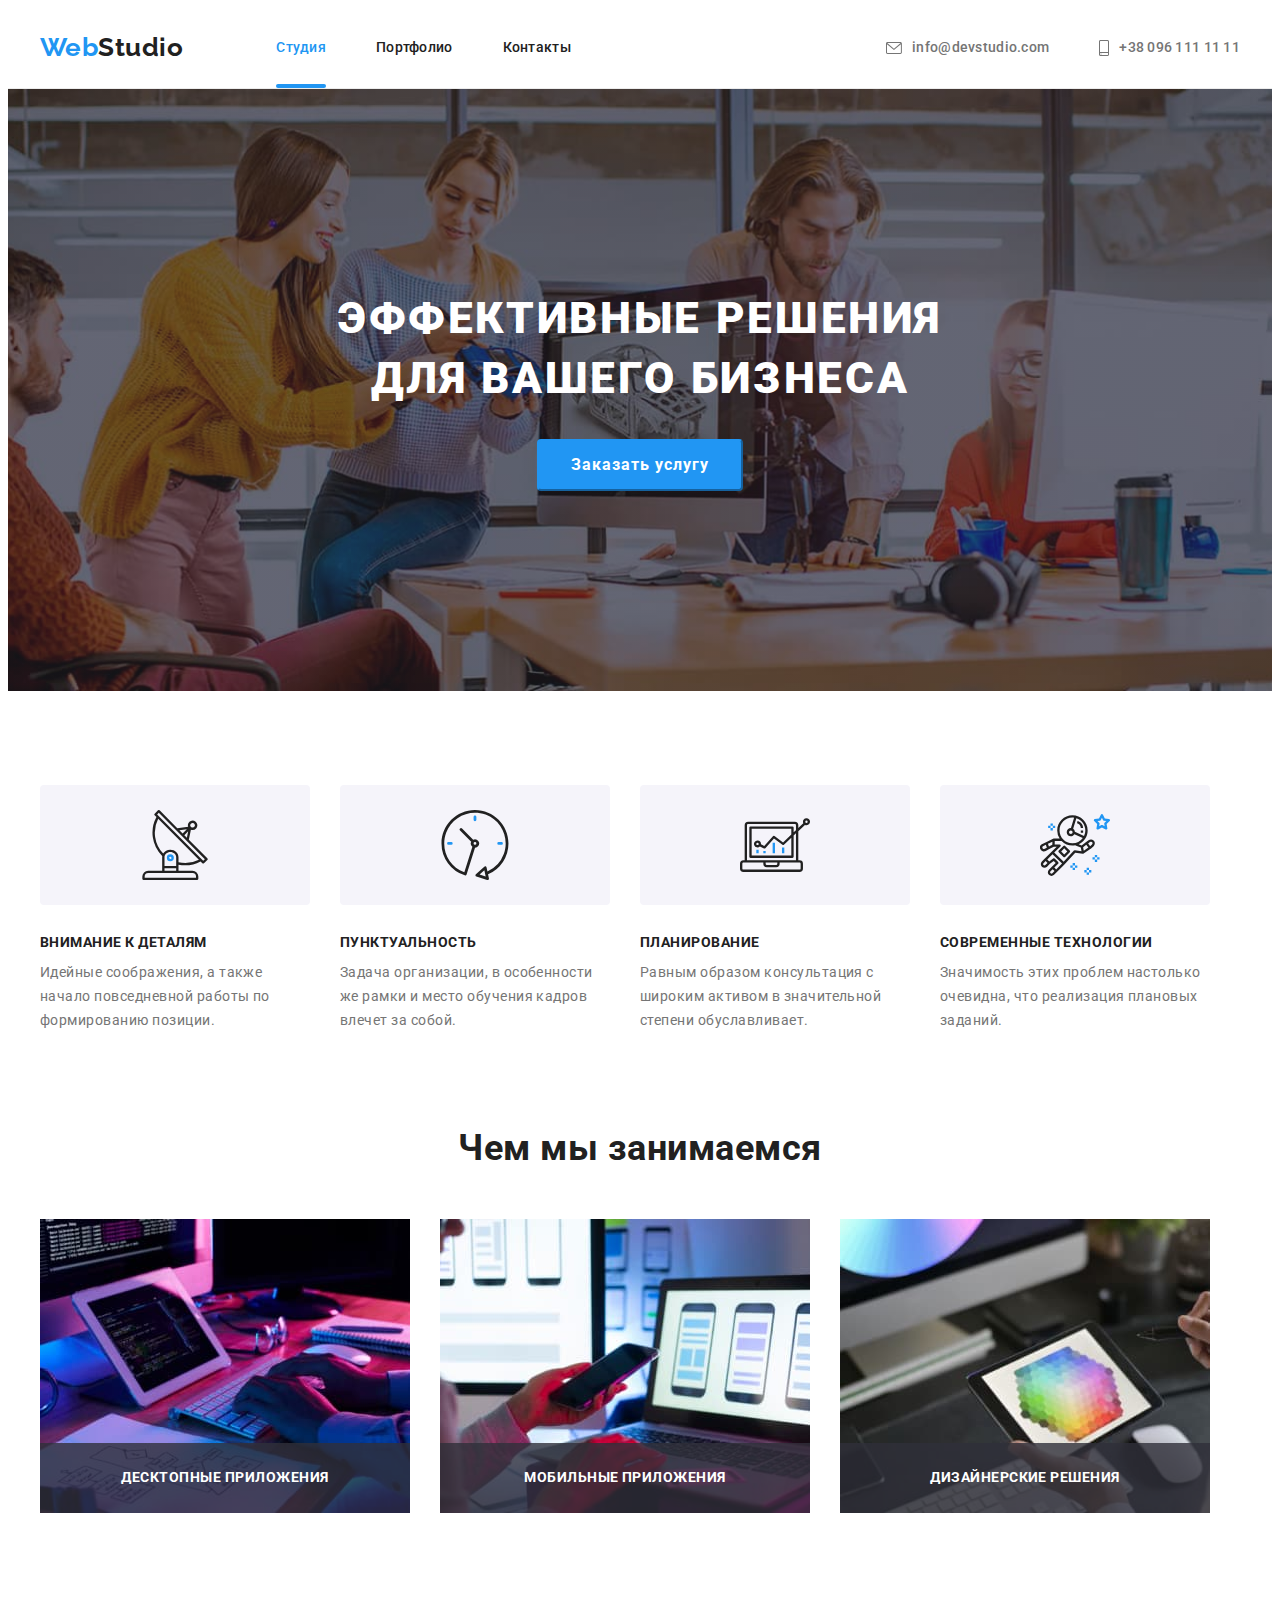
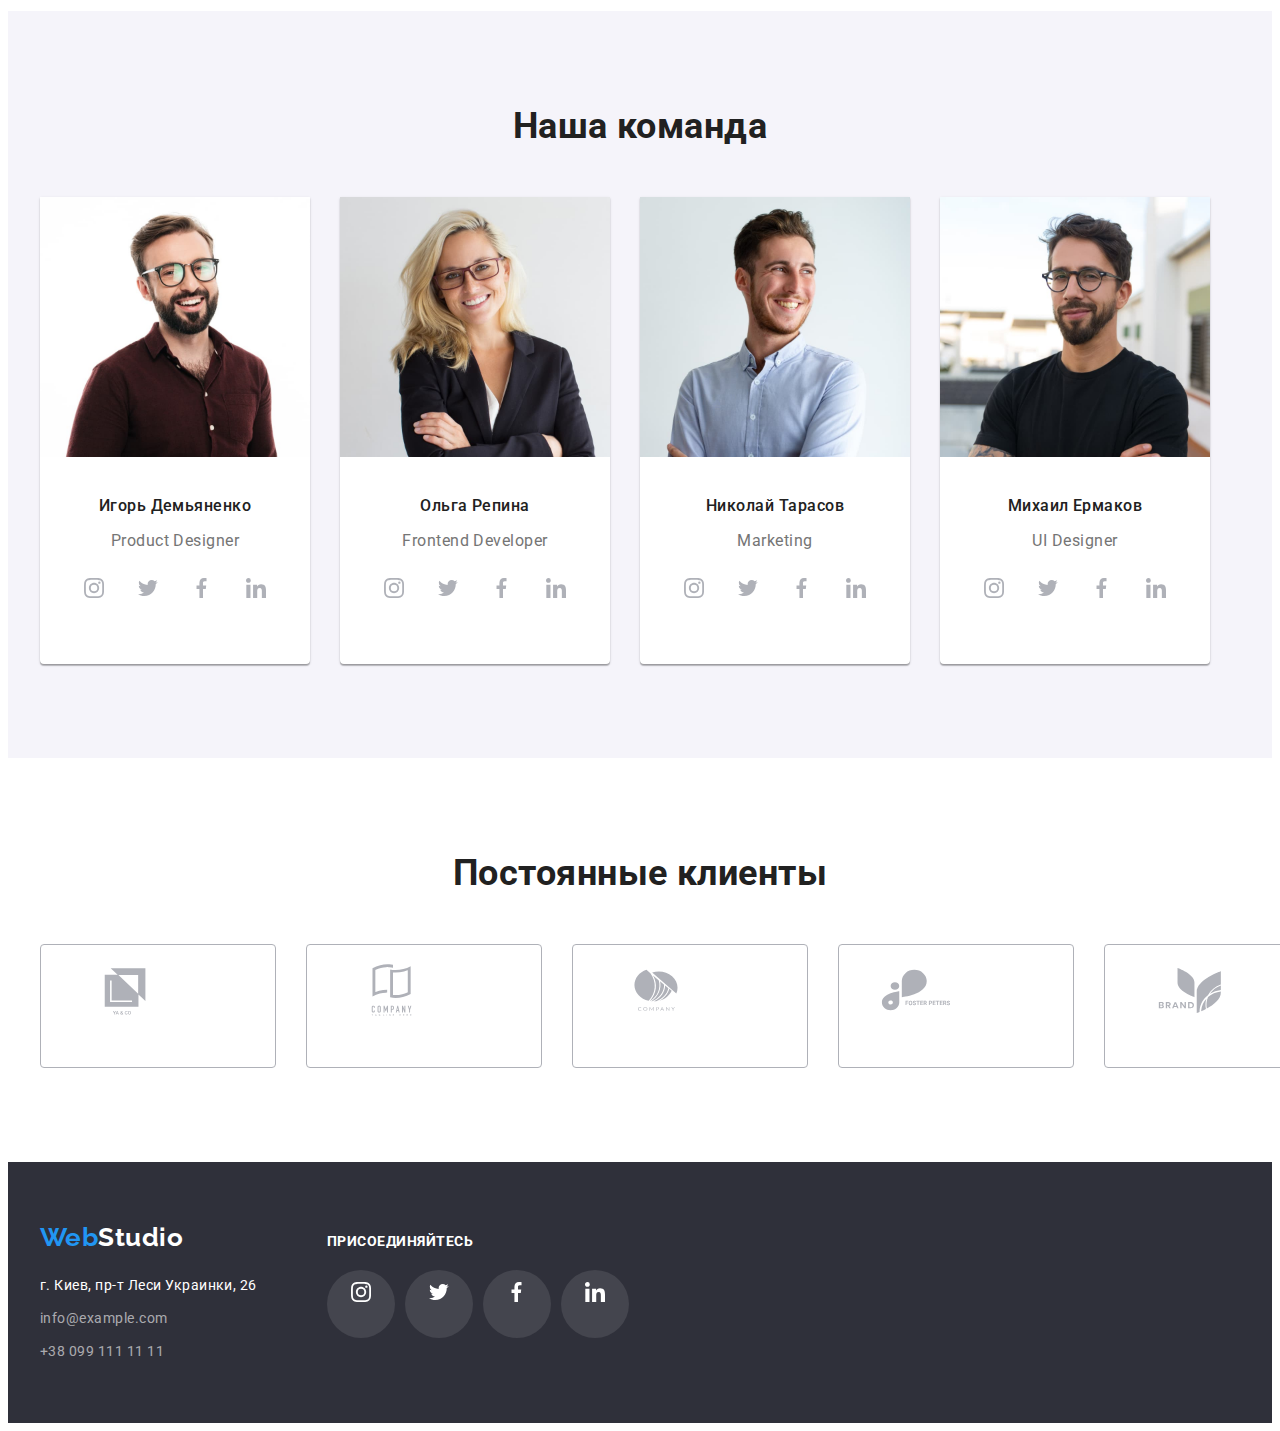
==== index.html @ dc1601e8 "Клонирует файлы дз5" ====
<!DOCTYPE html>
<html lang="ru">

<head>
    <meta charset="UTF-8">
    <meta http-equiv="X-UA-Compatible" content="IE=edge">
    <meta name="viewport" content="width=device-width, initial-scale=1.0">
    <title>Document</title>
    <link rel="preconnect" href="https://fonts.googleapis.com">
    <link rel="preconnect" href="https://fonts.gstatic.com" crossorigin>
    <link
        href="https://fonts.googleapis.com/css2?family=Raleway:wght@700&family=Roboto:wght@400;500;700;900&display=swap"
        rel="stylesheet">
    <link rel="stylesheet" href="https://cdnjs.cloudflare.com/ajax/libs/modern-normalize/1.1.0/modern-normalize.min.css"
        integrity="sha512-wpPYUAdjBVSE4KJnH1VR1HeZfpl1ub8YT/NKx4PuQ5NmX2tKuGu6U/JRp5y+Y8XG2tV+wKQpNHVUX03MfMFn9Q=="
        crossorigin="anonymous" referrerpolicy="no-referrer" />
    <link rel="stylesheet" href="./css/styles.css">
</head>

<body>
    <!-- Шапка -->
    <header class="header-border">
        <div class="container">
            <!-- Навигация -->
            <div class="nav-display">
                <nav class="nav-container">
                    <a href="./index.html" class="logo link"><span class="logo-accent">Web</span>Studio</a>
                    <ul class="nav-list marker">
                        <li class="item"><a href="./index.html" class="nav link active-page">Студия</a></li>
                        <li class="item"><a href="./portfolio.html" class="nav link">Портфолио</a></li>
                        <li class="item"><a href="" class="nav link">Контакты</a></li>
                    </ul>
                </nav>
                <!-- Контакты -->
                <ul class="contact-list marker">
                    <li class="item"><a href="mailto:info@devstudio.com" class="header-link"><svg class="mail-icon">
                                <use href="./images/icons.svg#mail"></use>
                            </svg>info@devstudio.com</a>
                    </li>
                    <li class="item"><a href="tel:+380961111111" class="header-link"><svg class="tel-icon">
                                <use href="./images/icons.svg#tel"></use>
                            </svg>+38 096 111 11 11</a></li>
                </ul>
            </div>
        </div>
    </header>
    <main>
        <!-- Герой -->
        <section class="hero">
            <div class="container">
                <h1 class="hero-title">Эффективные решения</br>для вашего бизнеса</h1>
                <button type="button" class="hero-button" data-modal-open>Заказать услугу</button>
            </div>
        </section>
        <!-- Преимущества -->
        <section class="benefits section">
            <div class="container">
                <h2 class="invisible">Наши преимущества</h2>
                <ul class="benefits-list marker">
                    <li class="item">
                        <div class="icon-bg">
                            <svg class="benefits-icon">
                                <use href="./images/icons.svg#antena"></use>
                            </svg>
                        </div>
                        <h3 class="benefits-title">Внимание к деталям</h3>
                        <p class="benefits-text">Идейные соображения, а также начало повседневной работы по формированию
                            позиции.
                        </p>
                    </li>
                    <li class="item">
                        <div class="icon-bg">
                            <svg class="benefits-icon">
                                <use href="./images/icons.svg#clock"></use>
                            </svg>
                        </div>
                        <h3 class="benefits-title">Пунктуальность</h3>
                        <p class="benefits-text">Задача организации, в особенности же рамки и место обучения кадров
                            влечет за
                            собой.
                        </p>
                    </li>
                    <li class="item">
                        <div class="icon-bg">
                            <svg class="benefits-icon">
                                <use href="./images/icons.svg#case"></use>
                            </svg>
                        </div>
                        <h3 class="benefits-title">Планирование</h3>
                        <p class="benefits-text">Равным образом консультация с широким активом в значительной степени
                            обуславливает.
                        </p>
                    </li>
                    <li class="item">
                        <div class="icon-bg">
                            <svg class="benefits-icon">
                                <use href="./images/icons.svg#austronaut"></use>
                            </svg>
                        </div>
                        <h3 class="benefits-title">Современные технологии</h3>
                        <p class="benefits-text">Значимость этих проблем настолько очевидна, что реализация плановых
                            заданий.</p>
                    </li>
                </ul>
            </div>
        </section>
        <!-- Примеры -->
        <section class="section examples-section">
            <div class="container">
                <h2 class="section-title">Чем мы занимаемся</h2>
                <ul class="examples-list marker">
                    <li class="item"><a href=""><img src="./images/example1.jpg" alt="планшет и клавиатура"
                                width="370"></a>
                        <div class="text-image">
                            <p>Десктопные приложения</p>
                        </div>
                    </li>
                    <li class="item"><a href=""><img src="./images/example2.jpg" alt="ноутбук с телефоном"
                                width="370"></a>
                        <div class="text-image">
                            <p>Мобильные приложения</p>
                        </div>
                    </li>
                    <li class="item"><a href=""><img src="./images/example3.jpg" alt="градиент цветов на планшете"
                                width="370"></a>
                        <div class="text-image">
                            <p>Дизайнерские решения</p>
                        </div>
                    </li>
                </ul>
            </div>
        </section>
        <!-- Команда -->
        <section class="section team-bg">
            <div class="container">
                <h2 class="section-title">Наша команда</h2>
                <ul class="team-list marker">
                    <li class="team">
                        <img src="./images/team1.jpg" alt="Игорь Демьяненко" width="270">
                        <div class="team-container">
                            <h3 class="team-name">Игорь Демьяненко</h3>
                            <p class="team-text">Product Designer</p>
                            <ul class="network-link">
                                <li>
                                    <a href="https://www.instagram.com/" class="network">
                                        <svg class="icon">
                                            <use href="./images/icons.svg#instagram"></use>
                                        </svg>
                                    </a>
                                </li>
                                <li>
                                    <a href="https://twitter.com/" class="network">
                                        <svg class="icon">
                                            <use href="./images/icons.svg#twitter"></use>
                                        </svg>
                                    </a>
                                </li>
                                <li>
                                    <a href="https://www.facebook.com/" class="network">
                                        <svg class="icon">
                                            <use href="./images/icons.svg#facebook"></use>
                                        </svg>
                                    </a>
                                </li>
                                <li>
                                    <a href="https://www.linkedin.com/" class="network">
                                        <svg class="icon">
                                            <use href="./images/icons.svg#linkedin"></use>
                                        </svg>
                                    </a>
                                </li>
                            </ul>
                        </div>
                    </li>
                    <li class="team">
                        <img src="./images/team2.jpg" alt="Ольга Репина" width="270">
                        <div class="team-container">
                            <h3 class="team-name">Ольга Репина</h3>
                            <p>Frontend Developer</p>
                            <ul class="network-link">
                                <li>
                                    <a href="https://www.instagram.com/" class="network">
                                        <svg class="icon">
                                            <use href="./images/icons.svg#instagram"></use>
                                        </svg>
                                    </a>
                                </li>
                                <li>
                                    <a href="https://twitter.com/" class="network">
                                        <svg class="icon">
                                            <use href="./images/icons.svg#twitter"></use>
                                        </svg>
                                    </a>
                                </li>
                                <li>
                                    <a href="https://www.facebook.com/" class="network">
                                        <svg class="icon">
                                            <use href="./images/icons.svg#facebook"></use>
                                        </svg>
                                    </a>
                                </li>
                                <li>
                                    <a href="https://www.linkedin.com/" class="network">
                                        <svg class="icon">
                                            <use href="./images/icons.svg#linkedin"></use>
                                        </svg>
                                    </a>
                                </li>
                            </ul>
                        </div>
                    </li>
                    <li class="team">
                        <img src="./images/team3.jpg" alt="Николай Тарасов" width="270">
                        <div class="team-container">
                            <h3 class="team-name">Николай Тарасов</h3>
                            <p>Marketing</p>
                            <ul class="network-link">
                                <li>
                                    <a href="https://www.instagram.com/" class="network">
                                        <svg class="icon">
                                            <use href="./images/icons.svg#instagram"></use>
                                        </svg>
                                    </a>
                                </li>
                                <li>
                                    <a href="https://twitter.com/" class="network">
                                        <svg class="icon">
                                            <use href="./images/icons.svg#twitter"></use>
                                        </svg>
                                    </a>
                                </li>
                                <li>
                                    <a href="https://www.facebook.com/" class="network">
                                        <svg class="icon">
                                            <use href="./images/icons.svg#facebook"></use>
                                        </svg>
                                    </a>
                                </li>
                                <li>
                                    <a href="https://www.linkedin.com/" class="network">
                                        <svg class="icon">
                                            <use href="./images/icons.svg#linkedin"></use>
                                        </svg>
                                    </a>
                                </li>
                            </ul>
                        </div>
                    </li>
                    <li class="team">
                        <img src="./images/team4.jpg" alt="Михаил Ермаков" width="270">
                        <div class="team-container">
                            <h3 class="team-name">Михаил Ермаков</h3>
                            <p>UI Designer</p>
                            <ul class="network-link">
                                <li>
                                    <a href="https://www.instagram.com/" class="network">
                                        <svg class="icon">
                                            <use href="./images/icons.svg#instagram"></use>
                                        </svg>
                                    </a>
                                </li>
                                <li>
                                    <a href="https://twitter.com/" class="network">
                                        <svg class="icon">
                                            <use href="./images/icons.svg#twitter"></use>
                                        </svg>
                                    </a>
                                </li>
                                <li>
                                    <a href="https://www.facebook.com/" class="network">
                                        <svg class="icon">
                                            <use href="./images/icons.svg#facebook"></use>
                                        </svg>
                                    </a>
                                </li>
                                <li>
                                    <a href="https://www.linkedin.com/" class="network">
                                        <svg class="icon">
                                            <use href="./images/icons.svg#linkedin"></use>
                                        </svg>
                                    </a>
                                </li>
                            </ul>
                        </div>
                    </li>
                </ul>
            </div>
        </section>
        <!-- Клиенты -->
        <section class="section">
            <div class="container">
                <h2 class="section-title">Постоянные клиенты</h2>
                <ul class="clients-link marker">
                    <li class="item">
                        <a href="" class="clients">
                            <svg class="icon">
                                <use href="./images/icons.svg#client_1"></use>
                            </svg>
                        </a>
                    </li>
                    <li class="item">
                        <a href="" class="clients">
                            <svg class="icon">
                                <use href="./images/icons.svg#client_2"></use>
                            </svg>
                        </a>
                    </li>
                    <li class="item">
                        <a href="" class="clients">
                            <svg class="icon">
                                <use href="./images/icons.svg#client_3"></use>
                            </svg>
                        </a>
                    </li>
                    <li class="item">
                        <a href="" class="clients">
                            <svg class="icon">
                                <use href="./images/icons.svg#client_4"></use>
                            </svg>
                        </a>
                    </li>
                    <li class="item">
                        <a href="" class="clients">
                            <svg class="icon">
                                <use href="./images/icons.svg#client_5"></use>
                            </svg>
                        </a>
                    </li>
                    <li class="item">
                        <a href="" class="clients">
                            <svg class="icon">
                                <use href="./images/icons.svg#client_6"></use>
                            </svg>
                        </a>
                    </li>
                </ul>
            </div>

        </section>
    </main>
    <!-- Футер -->
    <footer class="footer-container">
        <div class="container block">
            <div>
                <a href="/" class="footer-logo link"><span class="logo-accent">Web</span>Studio</a>
                <address>
                    <ul class="footer-list marker">
                        <li class="item"><a href="https://goo.gl/maps/ykcdLuCbSQXsH4zj8" class="contact address link">г.
                                Киев, пр-т Леси
                                Украинки, 26</a></li>
                        <li class="item"><a href="mailto:info@example.com" class="contact link">info@example.com</a>
                        </li>
                        <li class="item"><a href="tel:+380991111111" class="contact link">+38 099 111 11 11</a></li>
                    </ul>
                </address>
            </div>
            <div class="connect-container">
                <h3 class="connect-title">Присоединяйтесь</h3>
                <ul class="connect-list marker">
                    <li class="item"><a href="" class="connect">
                            <svg class="icon">
                                <use href="./images/icons.svg#instagram"></use>
                            </svg>
                        </a>
                    </li>
                    <li class="item"><a href="" class="connect">
                            <svg class="icon">
                                <use href="./images/icons.svg#twitter"></use>
                            </svg>
                        </a>
                    </li>
                    <li class="item"><a href="" class="connect">
                            <svg class="icon">
                                <use href="./images/icons.svg#facebook"></use>
                            </svg>
                        </a>
                    </li>
                    <li class="item"><a href="" class="connect">
                            <svg class="icon">
                                <use href="./images/icons.svg#linkedin"></use>
                            </svg>
                        </a>
                    </li>
                </ul>
            </div>
        </div>
    </footer>

    <div class="backdrop is-hidden" data-modal>
        <div class="modal">
            <button class="modal-close" type="button" data-modal-close>
                <svg class="close-icon">
                    <use href="./images/icons.svg#close"></use>
                </svg>
            </button>
        </div>
    </div>
    <script src="./js/modal.js"></script>
</body>

</html>
---- css/styles.css ----
/* белый #ffffff */
/* Акцент #2196f3 */
/* Основной цвет текста #757575 */
/* Цвет заголовков */

:root {
    --accent-color: #2196f3;
    --main-text-color: #757575;
    --title-text-color: #212121;
}

body{
    background-color: #ffffff;
    color: var(--main-text-color);
    font-family: "Roboto", sans-serif;
    letter-spacing: 0.03em

}

h1, h2, h3, h4, h5, h6, p, ul {
    margin: 0;
    padding: 0;
    border: 0;
}
.container{
    width: 1200px;
    padding-left: 15px;
    padding-right: 15px;
    margin-left: auto;
    margin-right: auto;
}

.section {
    padding-top: 94px;
    padding-bottom: 94px;
}
.link {
    text-decoration: none;
    margin: 0px;
}

.marker {
    list-style-type: none;
    padding: 0px;
    margin: 0px;
}

.hero-button {
    cursor: pointer;
    font-weight: 700;
    font-size: 16px;
    line-height: 1.8;
    letter-spacing: 0.06em;
    color: #FFFFFF;
    background-color: var(--accent-color);
    font-family: inherit;

    display: block;
    margin-left: auto;
    margin-right: auto;
    margin-top: 30px;
    padding-top: 10px;
    padding-bottom: 10px;
    padding-left: 32px;
    padding-right: 32px;

    border-radius: 4px;
    border-color: var(--accent-color);
}

.section-title {
        font-size: 36px;
        line-height: 1.17;
        text-align: center;

        color: var(--title-text-color);

        margin-bottom: 50px;
}

/* Шапка */
.header-border {
    border-bottom: 1px solid #ECECEC;
}
.nav-container {
    display: flex;
    align-items: center;
}
.nav-list {
    display: flex;
}
.nav-list .nav {
    display: block;
    padding-top: 32px;
    padding-bottom: 32px;
}
.nav-list .item + .item {
    margin-left: 50px;
}

.logo {
    font-weight: 700;
    font-size: 26px;
    line-height: 1.2;
    color: var(--title-text-color);
    font-family: "Raleway", sans-serif;

    margin-right: 93px;
}

.logo-accent {
    color: var(--accent-color);
}

.nav {
    font-weight: 500;
    font-size: 14px;
    line-height: 1.14;
    letter-spacing: 0.02em;
    color: var(--title-text-color);
    transition: color 250ms cubic-bezier(0.4, 0, 0.2, 1);
}

.nav:hover, .nav:focus {
    color: var(--accent-color);
}

.header-link{
    font-weight: 500;
    font-size: 14px;
    line-height: 1.14;
    letter-spacing: 0.02em;
    color: var(--main-text-color);
    text-decoration: none;
    display: flex;
    align-items: center;
    transition: color 250ms cubic-bezier(0.4, 0, 0.2, 1);
}

.header-link:hover,
.header-link:focus {
color: var(--accent-color);
}
.contact-list {
    display: flex;
    margin-left: auto;
}
.contact-list .item + .item {
    margin-left: 50px;
}
.nav-display {
    display: flex;
    align-items: center;
}
.mail-icon {
    margin: 0;
    margin-right: 10px;
    width: 16px;
    height: 12px;
    fill: currentColor;
    transition: fill 250ms cubic-bezier(0.4, 0, 0.2, 1);
}

.mail-icon:hover {
    fill: currentColor;
}

.tel-icon {
    margin: 0;
    margin-right: 10px;
    width: 10px;
    height: 16px;
    fill: currentColor;
    transition: fill 250ms cubic-bezier(0.4, 0, 0.2, 1);
}

.tel-icon:hover {
    fill: currentColor;
}
.active-page {
    position: relative;
    color: var(--accent-color);
}
.active-page::after {
    position: absolute;
    bottom: 0;

    content: "";
    display: block;
    width: 100%;
    height: 4px;

    background-color: var(--accent-color);
    border-radius: 2px;
}

/* Герой */
.hero {
    padding-top: 200px;
    padding-bottom: 200px;
    background-color: #2F303A;
    /* background-image:rgba(47, 48, 58, 0.4), url("../images/hero_bg.jpg"); */
    background-image: linear-gradient(rgba(47, 48, 58, 0.4), rgba(47, 48, 58, 0.4)), url(../images/hero_bg.jpg);
    max-width: 1600px;
    margin-left: auto;
    margin-right: auto;
    background-size: cover;
    background-position: center;
    background-repeat: no-repeat;
}
.hero-title {
    font-weight: 900;
    font-size: 44px;
    line-height: 1.36;
    text-align: center;
    letter-spacing: 0.06em;
    color: #FFFFFF;
    text-transform: uppercase;
}

/* Преимущества */
.invisible {
    color: transparent;
    font-size: 0;
}
.benefits-title {
    font-size: 14px;
    line-height: 1.14;
    text-transform: uppercase;
    color: var(--title-text-color);

    margin-bottom: 10px;
}

.benefits-text {
    font-size: 14px;
    line-height: 1.71;
}
.benefits-list {
    display: flex;
}
.benefits-list .item {
    width: 270px;
}
.benefits-list .item + .item {
    margin-left: 30px;
}
.icon-bg {
    display: flex;
    width: 270px;
    height: 120px;
    text-align: center;
    margin-bottom: 30px;
    background-color: #F5F4FA;
    border-radius: 4px;
    justify-content: center;
    align-items: center;
}
.benefits-icon {
    width: 70px;
    height: 70px;
}

/* Примеры */
.examples-list {
    display: flex;
}
.examples-list .item {
    position: relative;
}
.examples-list .item + .item {
    margin-left: 30px;
}
.examples-section {
    padding-top: 0px;
}
.text-image{
    position: absolute;
    width: 100%;
    bottom: 4px;
    font-weight: 700;
    font-size: 14px;
    line-height: 1.14;
    text-align: center;
    text-transform: uppercase;
    color: #FFFFFF;
    background: rgba(47, 48, 58, 0.8);
    padding-top: 27px;
    padding-bottom: 27px;

}
/* Команда */
.team-bg {
    background-color: #F5F4FA;
}
.team {
font-size: 16px;
line-height: 1.19;
background-color: #ffffff;
border-bottom-left-radius: 4px;
border-bottom-right-radius: 4px;
width: 270px;
box-shadow: 0px 1px 3px rgba(0, 0, 0, 0.12), 0px 1px 1px rgba(0, 0, 0, 0.14), 0px 2px 1px rgba(0, 0, 0, 0.2);
}
.team + .team {
    margin-left: 30px;
}
.team-list {
    display: flex;
}
.team-name {
    color: var(--title-text-color);
    font-weight: 500;
    font-size: 16px;
    line-height: 1.87;
    margin-bottom: 10px;
}
.team-container {
    padding-top: 30px;
    padding-bottom: 30px;
    text-align: center;
}
.network-link {
    text-decoration: none;
    list-style-type: none;
    display: flex;
    padding-left: 32px;
    padding-right: 32px;
    justify-content: center;
    padding-top: 16px;
}
.network-link li + li {
margin-left: 10px;
}
.network {
    display: block;
    width: 44px;
    height: 44px;
    border-radius: 50%;
    padding-top: 12px;
    padding-bottom: 12px;
    background-color: #ffffff;
    transition: background-color 250ms cubic-bezier(0.4, 0, 0.2, 1);
}

.network .icon {
    fill: #AFB1B8;
    width: 20px;
    height: 20px;
    transition: fill 250ms cubic-bezier(0.4, 0, 0.2, 1);
}
.network:hover, .network:focus {
    background-color: var(--accent-color);
}
.network:hover>.icon {
    fill: #FFFFFF
}
.network:focus>.icon {
    fill: #FFFFFF
}
/* Клиенты */
.clients-link {
    display: flex;
    text-decoration: none;
    list-style-type: none;
}
.clients-link .item + .item {
    margin-left: 30px;
}
.clients {
    display: block;
    width: 170px;
    height: 90px;
    border-radius: 4px;
    border: 1px solid #AFB1B8;
    padding-top: 16px;
    padding-bottom: 16px;
    padding-left: 32px;
    padding-right: 32px;
    transition: border 250ms cubic-bezier(0.4, 0, 0.2, 1);
}
.clients:hover {
    border-color: var(--accent-color);
}
.clients:hover>.icon {
    fill: var(--accent-color);
}
.clients:focus>.icon {
    fill: var(--accent-color);
}
.clients .icon {
    width: 106px;
    height: 60px;
    fill: #AFB1B8;
    transition: fill 250ms cubic-bezier(0.4, 0, 0.2, 1);
}
/* Футер */
.footer-container {
    background-color: #2F303A;
    padding-top: 60px;
    padding-bottom: 60px;
}
.footer-logo {
    font-weight: 700;
    font-size: 26px;
    line-height: 1.2;
    color: #ffffff;
    font-family: "Raleway", sans-serif;
}
.contact {
    font-size: 14px;
    line-height: 1.71;
    color: rgba(255, 255, 255, 0.6);
    background-color: #2F303A;
    font-style: normal;
    transition: color 250ms cubic-bezier(0.4, 0, 0.2, 1);
}

.contact:hover, .contact:focus {
    color: var(--accent-color);
}

.address {
    color: #ffffff;
}
.footer-list {
    margin-top: 20px;
}
.footer-list .item + .item {
    margin-top: 9px;
}

.block {
    display: flex;
}
.connect-container {
    margin-left: 70px;
    padding-top: 12px;
}
.connect-list {
    display: flex;
}
.connect {
    display: block;
    width: 44px;
    height: 44px;
    border-radius: 50%;
    background-color: rgba(255, 255, 255, 0.1);
    text-align: center;
    padding: 12px;
    transition: background-color 250ms cubic-bezier(0.4, 0, 0.2, 1);
}
.connect:hover, .connect:focus {
    background-color: #2196F3;
}
.connect .icon {
    width: 20px;
    height: 20px;
    fill: #FFFFFF;
}
.connect-title {
    color: #ffffff;
    font-weight: 700;
    font-size: 14px;
    line-height: 1.14;
    text-transform: uppercase;
    margin-bottom: 20px;
}
.connect-list .item + .item {
margin-left: 10px;
}


/* Модалка */
.backdrop {
    position: fixed;
    top: 0;
    left: 0;
    width: 100%;
    height: 100%;
    opacity: 1;
    background-color: rgba(0, 0, 0, 0.2);
    transition: opacity 250ms cubic-bezier(0.4, 0, 0.2, 1);
   
}
.backdrop.is-hidden {
    opacity: 0;
    pointer-events: none;
    visibility: hidden;
    transition: opacity 250ms cubic-bezier(0.4, 0, 0.2, 1);
} 
.backdrop.is-hidden .modal {
    transform: translate(-50%, -50%) scale(1.5);
}
.modal {
    position: absolute;
    top: 50%;
    left: 50%;
    transform: translate(-50%, -50%) scale(1);
    
    height: 581px; 
    width: 528px;

    background-color: #FFFFFF;
    transition: opacity 250ms cubic-bezier(0.4, 0, 0.2, 1);
    transition: transform 250ms cubic-bezier(0.4, 0, 0.2, 1);

}
.modal-close {
    display: flex;
    justify-content: center;
    align-items: center;

    margin-left: auto;
    margin-right: 8px;
    margin-top: 8px;

    padding: 0px;
    width: 30px;
    height: 30px;
    border-radius: 50%;
    background-color: #FFFFFF;
    border: 1px solid rgba(0, 0, 0, 0.1);
    cursor: pointer;

}

.close-icon {
    height: 18px;
    width: 18px;
    fill: #000;

}
.modal-close:hover,
.modal-close:focus {
    background-color: var(--accent-color)
}
.modal-close:hover .close-icon {
    fill: #fff;
}
.modal-close:focus .close-icon {
    fill: #fff;
}
/* PORTFOLIO.HTML */





.filter-list {
    display: flex;
    justify-content: center;
    margin-bottom: 50px;
}
.filter-button {
    font-weight: 500;
    font-size: 16px;
    line-height: 1.62;
    color: var(--title-text-color);
    background-color: #F5F4FA;
    list-style-type: inherit;
    letter-spacing: inherit;
    font-family: inherit;
    border: 0;
    border-radius: 4px;

    padding-top: 6px;
    padding-bottom: 6px;
    padding-left: 22px;
    padding-right: 22px;
    transition: background-color 250ms cubic-bezier(0.4, 0, 0.2, 1), color 250ms cubic-bezier(0.4, 0, 0.2, 1);;
}

.filter-list .item + .item {
    margin-left: 8px;
}

.filter-button:hover, .filter-button:focus {
    background-color: var(--accent-color);
    color: #ffffff;
    box-shadow: 0px 3px 1px rgba(0, 0, 0, 0.1), 0px 1px 2px rgba(0, 0, 0, 0.08), 0px 2px 2px rgba(0, 0, 0, 0.12);
}
.portfolio-example {
    display: flex;
    flex-wrap: wrap;
    margin-left: -30px;
    margin-top: -30px;
    position: relative;
}
.portfolio-example .title {
    font-size: 18px;
    line-height: 2;
    letter-spacing: 0.06em;
    color: var(--title-text-color);
}

.portfolio-example .text {
    font-size: 16px;
    line-height: 1.88;
    color: var(--main-text-color);
}
.portfolio-example .item {
    margin-left: 30px;
    margin-top: 30px;
    flex-basis: calc((100% - 90px) / 3);
    transition: box-shadow 250ms cubic-bezier(0.4, 0, 0.2, 1);
}
.item-text {
    padding-left: 24px;
    padding-top: 20px;
    padding-bottom: 20px;
    border-bottom: 1px solid #EEEEEE;
    border-left: 1px solid #EEEEEE;
    border-right: 1px solid #EEEEEE;
}
.portfolio-example .item:hover,
.portfolio-example .item:focus {
    box-shadow: 0px 1px 1px rgba(0, 0, 0, 0.12), 0px 4px 4px rgba(0, 0, 0, 0.06), 1px 4px 6px rgba(0, 0, 0, 0.16);

}
.overlay {
    position: relative;
    overflow: hidden;
}
.overlay-block {
    position: absolute;
    top: 0;
    left: 0;
    width: 100%;
    height: 100%;

    display: block;

    padding-left: 24px;
    padding-right: 24px;
    padding-top: 63px;
    padding-bottom: 63px;

    background: rgba(33, 150, 243, 0.9);
    
    font-size: 18px;
    line-height: 1.56;
    color: #FFFFFF;

    transform: translateY(100%);
    transition: transform 250ms cubic-bezier(0.4, 0, 0.2, 1);
}
.portfolio-example .item:hover .overlay-block {
    opacity: 1;
    transform: translateY(0);
}
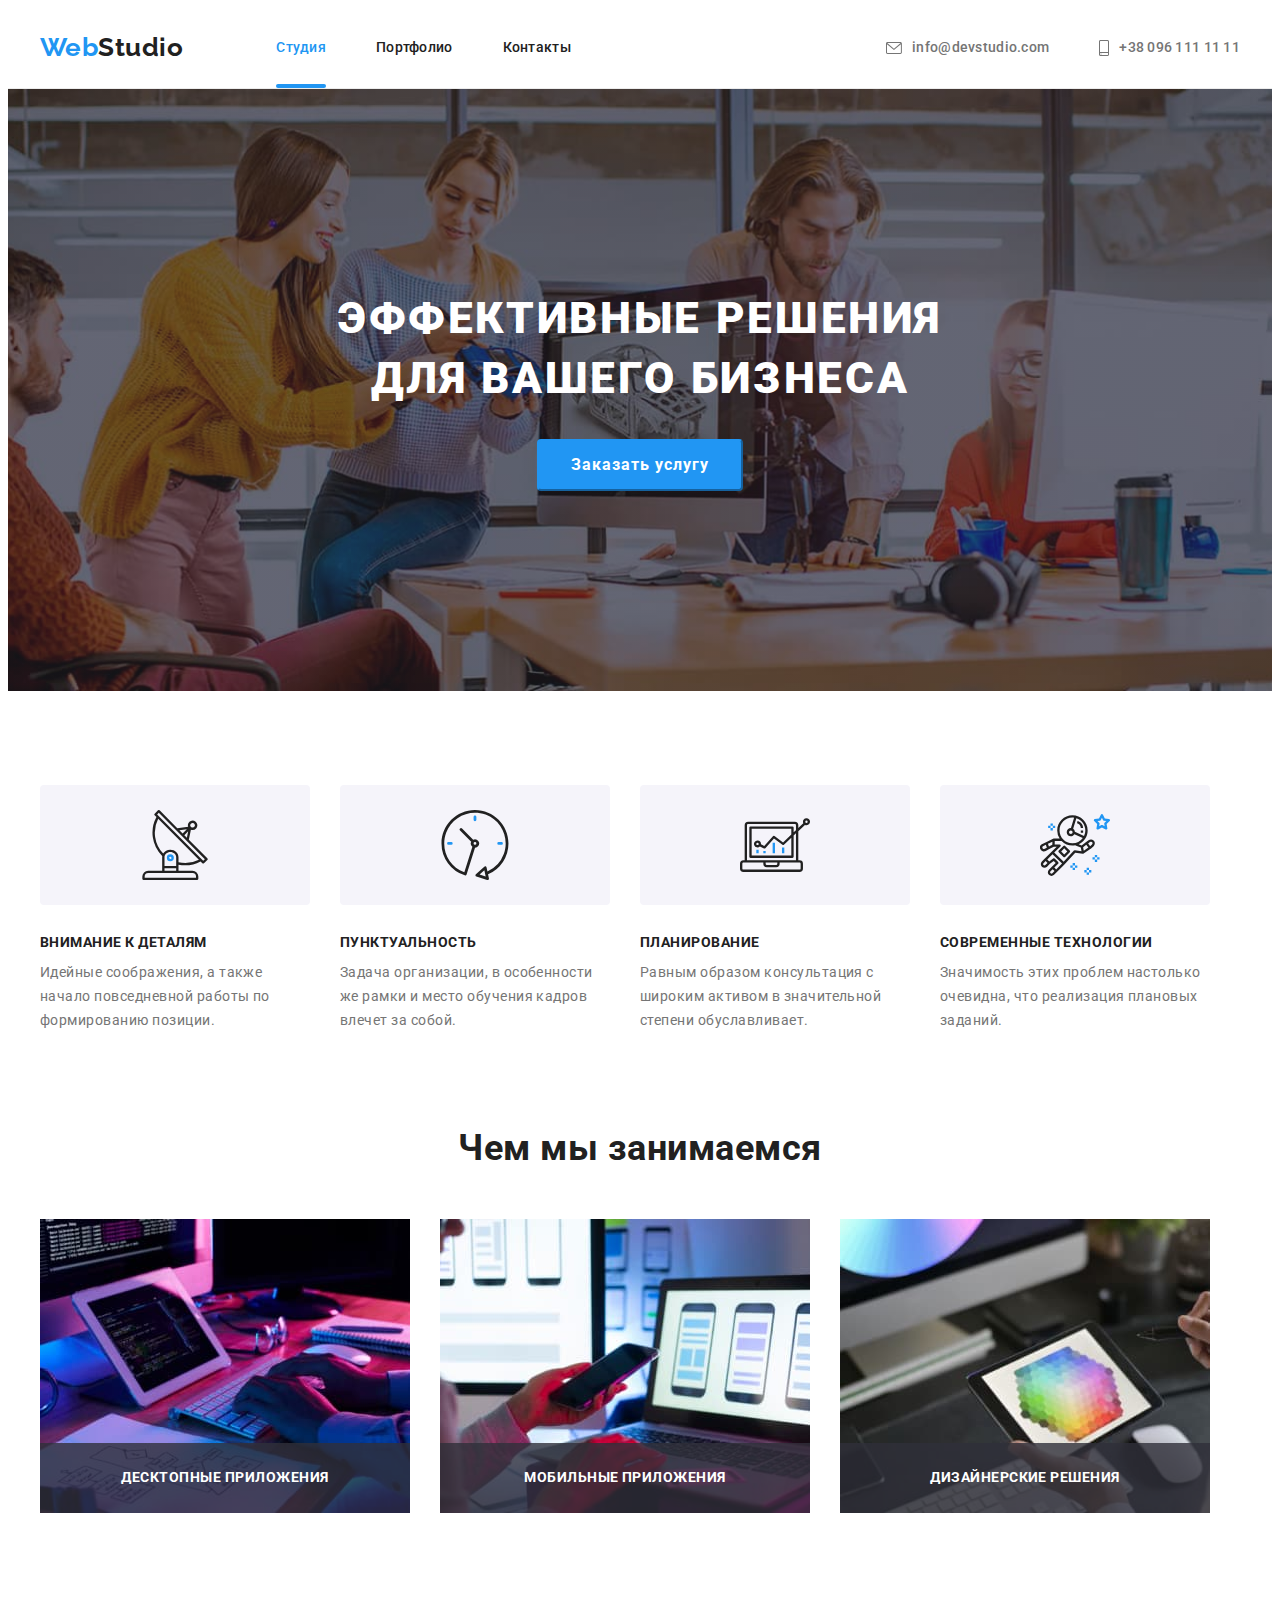
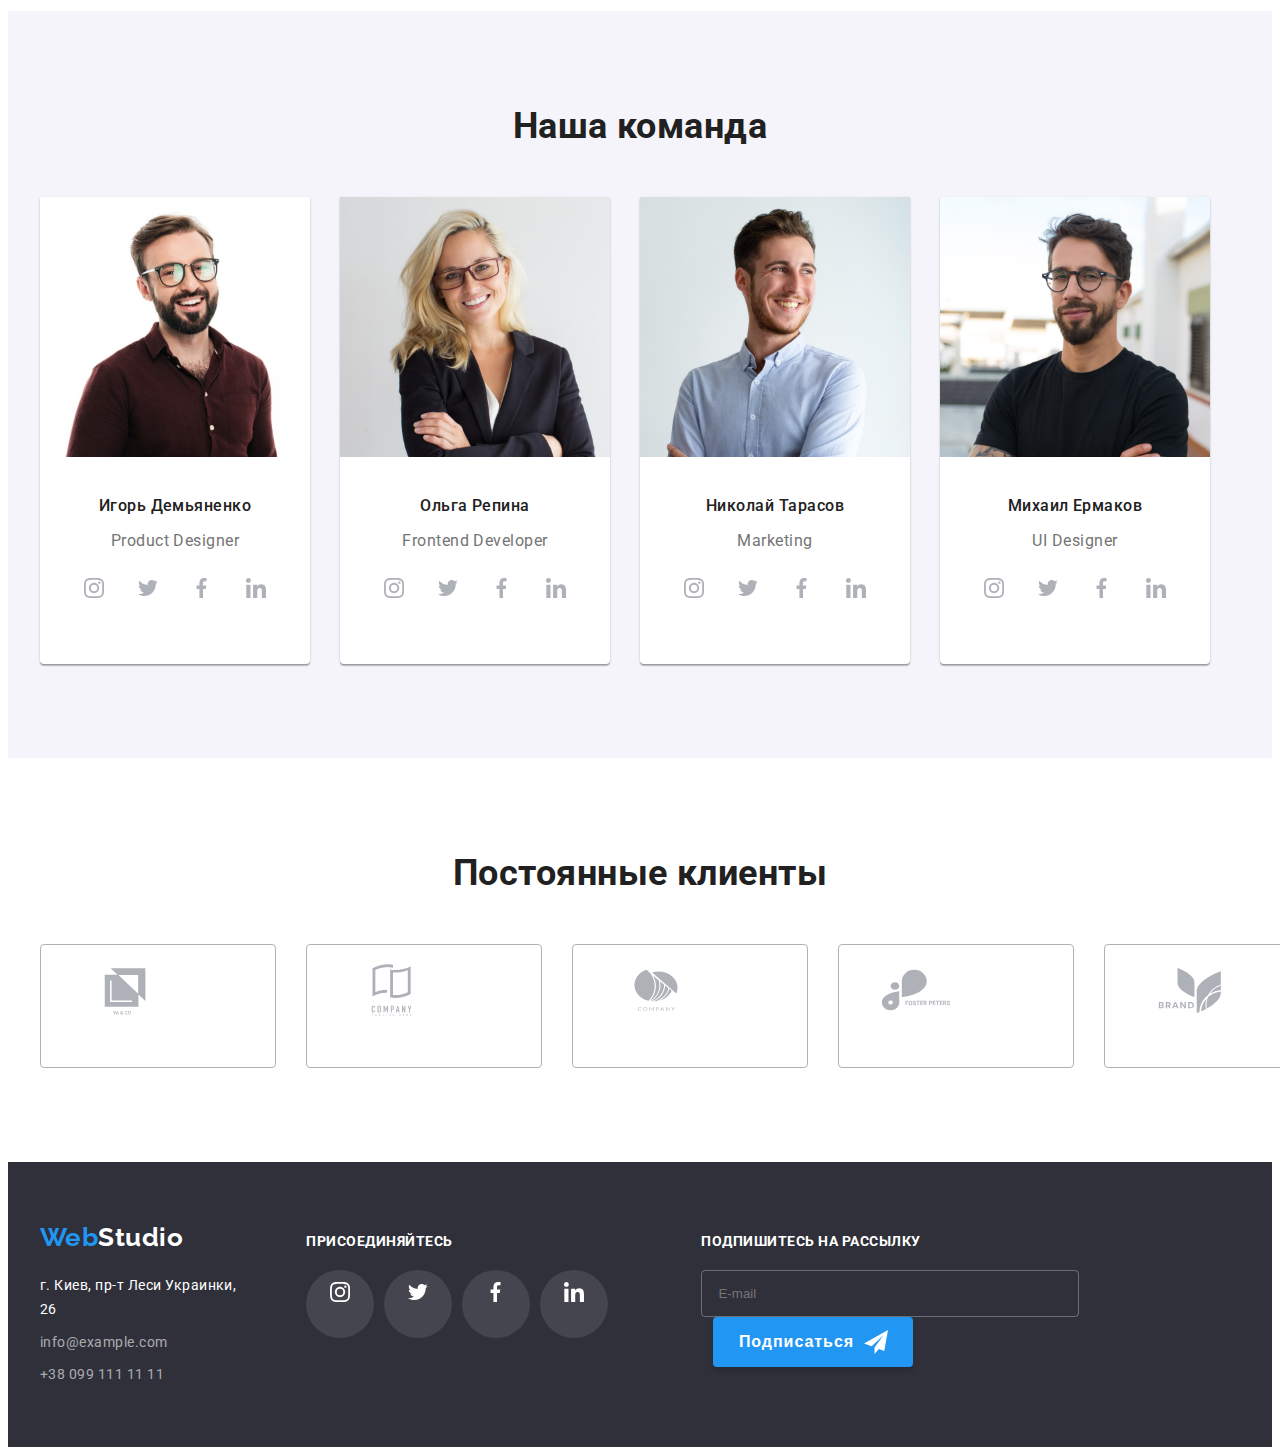
==== commit 7edd3289: "Добавляет разметку и стилизацию формы и блока в футере" ====
--- a/index.html
+++ b/index.html
@@ -48,7 +48,7 @@
         <!-- Герой -->
         <section class="hero">
             <div class="container">
-                <h1 class="hero-title">Эффективные решения</br>для вашего бизнеса</h1>
+                <h1 class="hero-title">Эффективные решения<br>для вашего бизнеса</h1>
                 <button type="button" class="hero-button" data-modal-open>Заказать услугу</button>
             </div>
         </section>
@@ -383,6 +383,17 @@
                     </li>
                 </ul>
             </div>
+            <div class="newsletter-block">
+                <b class="subscribe">Подпишитесь на рассылку</b>
+                <label class="newsletter">
+                    <input type="email" name="mail" class="newsletter-input" placeholder="E-mail">
+                </label>
+                <button type="submit" class="newsletter-submit">Подписаться
+                    <svg class="newsletter-icon">
+                        <use href="./images/icons.svg#plane"></use>
+                    </svg>
+                </button>
+            </div>
         </div>
     </footer>
 
@@ -393,6 +404,50 @@
                     <use href="./images/icons.svg#close"></use>
                 </svg>
             </button>
+            <div class="form-container">
+                <b class="slogan">Оставьте свои данные, мы вам перезвоним</b>
+                <form name="contact-form" autocomplete="on" class="contact-form">
+                    <label class="form-field">
+                        Имя
+                        <div class="input-block">
+                            <input type="text" name="name" class="form-input">
+                            <svg class="form-icon">
+                                <use href="./images/icons.svg#name"></use>
+                            </svg>
+                        </div>
+                    </label>
+                    <label class="form-field">
+                        Телефон
+                        <div class="input-block">
+                            <input type="tel" name="tel" class="form-input">
+                            <svg class="form-icon">
+                                <use href="./images/icons.svg#tel_2"></use>
+                            </svg>
+                        </div>
+                    </label>
+                    <label class="form-field">
+                        Почта
+                        <div class="input-block">
+                            <input type="email" name="mail" class="form-input">
+                            <svg class="form-icon">
+                                <use href="./images/icons.svg#mail_2"></use>
+                            </svg>
+                        </div>
+                    </label>
+                    <label class="form-field">
+                        Комментарий
+                        <textarea name="comment" rows="6" placeholder="Введите текст" class="comment"></textarea>
+                    </label>
+                    <label class="checkbox-label">
+                        <input type="checkbox" name="license" class="checkbox">
+                        <svg class="checkbox-icon">
+                            <use href="./images/icons.svg#check"></use>
+                        </svg>
+                        Соглашаюсь с рассылкой и принимаю <a href="" class="license-link link">Условия договора</a>
+                    </label>
+                    <button type="submit" class="submit">Отправить</button>
+                </form>
+            </div>
         </div>
     </div>
     <script src="./js/modal.js"></script>
--- a/css/styles.css
+++ b/css/styles.css
@@ -470,7 +470,70 @@
 margin-left: 10px;
 }
 
-
+/* Рассылка */
+.newsletter-block {
+    margin-top: 12px;
+    margin-left: 93px;
+}
+.subscribe {
+    display: block;
+    font-size: 14px;
+    line-height: 1.14;
+    text-transform: uppercase;
+    color: #FFFFFF;
+    margin-bottom: 20px;
+}
+.newsletter-input ::placeholder {
+    font-size: 16px;
+    line-height: 1.25;
+    color: rgba(255, 255, 255, 0.6);
+}
+.newsletter-input {
+    display: inline-block;
+    width: 358px;
+    padding-top: 15px;
+    padding-bottom: 15px;
+    padding-left: 16px;
+
+    color: #ffffff;
+    background-color: transparent;
+    border: 1px solid rgba(255, 255, 255, 0.3);
+    box-shadow: drop-shadow(0px 4px 4px rgba(0, 0, 0, 0.15));
+    border-radius: 4px;
+    transition: border 250ms cubic-bezier(0.4, 0, 0.2, 1);
+}
+.newsletter-input:focus {
+    outline: none;
+    border-color: var(--accent-color);
+}
+.newsletter-submit {
+    display: inline-flex;
+    align-items: center;
+    justify-content: center;
+    width: 200px;
+    height: 50px;
+
+    margin-left: 12px;
+    padding-top: 10px;
+    padding-bottom: 10px;
+
+    background: #2196F3;
+    box-shadow: 0px 4px 4px rgba(0, 0, 0, 0.15);
+    border-radius: 4px;
+    border: none;
+
+    font-weight: 700;
+    font-size: 16px;
+    line-height: 1.88;
+    letter-spacing: 0.06em;
+    color: #FFFFFF;
+}
+.newsletter-icon {
+    width: 24px;
+    height: 24px;
+    fill: #ffffff;
+    margin-left: 10px;
+}
 /* Модалка */
 .backdrop {
     position: fixed;
@@ -497,23 +560,21 @@
     top: 50%;
     left: 50%;
     transform: translate(-50%, -50%) scale(1);
-    
-    height: 581px; 
+     
     width: 528px;
-
+    box-shadow: 0px 1px 3px rgba(0, 0, 0, 0.12), 0px 1px 1px rgba(0, 0, 0, 0.14), 0px 2px 1px rgba(0, 0, 0, 0.2);
+    border-radius: 4px;
     background-color: #FFFFFF;
     transition: opacity 250ms cubic-bezier(0.4, 0, 0.2, 1);
     transition: transform 250ms cubic-bezier(0.4, 0, 0.2, 1);
-
 }
 .modal-close {
+    position: absolute;
+    right: 8px;
+    top: 8px;
     display: flex;
     justify-content: center;
     align-items: center;
-
-    margin-left: auto;
-    margin-right: 8px;
-    margin-top: 8px;
 
     padding: 0px;
     width: 30px;
@@ -529,18 +590,161 @@
     height: 18px;
     width: 18px;
     fill: #000;
-
-}
-.modal-close:hover,
-.modal-close:focus {
-    background-color: var(--accent-color)
+    transition: fill 250ms cubic-bezier(0.4, 0, 0.2, 1);
 }
 .modal-close:hover .close-icon {
-    fill: #fff;
+    fill: var(--accent-color);
 }
 .modal-close:focus .close-icon {
-    fill: #fff;
-}
+    fill: var(--accent-color);
+}
+.form-container {
+    width: 100%;
+    height: 100%;
+    padding: 40px;
+    color: var(--title-text-color);
+}
+
+.contact-form {
+    margin-top: 12px;
+}
+.slogan {
+    font-size: 20px;
+    line-height: 1.15;
+    text-align: center;
+}
+
+.form-field {
+    display: block;
+    position: relative;
+    font-size: 12px;
+    line-height: 1.16;
+    letter-spacing: 0.01em;
+    color: var(--main-text-color);
+}
+.input-block {
+    position: relative;
+    margin-top: 4px;
+}
+.form-input {
+    width: 100%;
+    margin-top: 4px;
+    padding-left: 42px;
+    padding-top: 12px;
+    padding-bottom: 12px;
+    border: 1px solid rgba(33, 33, 33, 0.2);
+    border-radius: 4px;
+    transition: border 250ms cubic-bezier(0.4, 0, 0.2, 1);
+}
+
+.form-icon {
+    position: absolute;
+    width: 18px;
+    height: 18px;
+    top: 50%;
+    left: 12px;
+    transform: translateY(-50%);
+    fill: var(--title-text-color);
+    transition: fill 250ms cubic-bezier(0.4, 0, 0.2, 1);
+}
+.form-input:focus {
+    outline: none;
+    border-color: var(--accent-color);
+}
+
+.form-input:focus + .form-icon {
+    fill: var(--accent-color);
+}
+.form-field + .form-field {
+    margin-top: 10px;
+}
+.comment {
+    display: inline-block;
+    border: 1px solid rgba(33, 33, 33, 0.2);
+    border-radius: 4px;
+    resize: none;
+    width: 100%;
+    padding-top: 12px;
+    padding-bottom: 12px;
+    padding-left: 16px;
+    padding-right: 16px;
+    margin-top: 4px;
+    transition: border 250ms cubic-bezier(0.4, 0, 0.2, 1);
+}
+.comment::placeholder {
+font-size: 14px;
+line-height: 1.14;
+letter-spacing: 0.01em;
+color: rgba(117, 117, 117, 0.5);
+}
+.comment:focus, .comment:hover {
+    outline: none;
+    border-color: var(--accent-color);
+}
+.checkbox-label {
+    position: relative;
+    font-size: 14px;
+    line-height: 24px;
+    color: #757575;
+    display: block;
+    margin-top: 20px;
+    padding-left: 36px;
+}
+
+.checkbox {
+    -webkit-appearance: none;
+    -moz-appearance: none;
+    appearance: none;
+    position: absolute;
+}
+.license-link {
+    color: var(--accent-color);
+    border-bottom: 1px solid var(--accent-color);
+}
+.checkbox-icon {
+    position: absolute;
+    top: 50%;
+    left: 13px;
+    transform: translateY(-50%);
+    border: 2px solid var(--title-text-color);
+    border-radius: 2px;
+    background-color: #FFFFFF;
+    fill: #ffffff;
+    width: 16px;
+    height: 15px;
+    transition: background-color 250ms cubic-bezier(0.4, 0, 0.2, 1), border 250ms cubic-bezier(0.4, 0, 0.2, 1), fill 250ms cubic-bezier(0.4, 0, 0.2, 1);
+}
+.checkbox:checked + .checkbox-icon {
+    border: 0;
+    border-radius: 2px;
+    background-color: var(--accent-color);
+    fill: #FFFFFF;
+}
+
+.submit {
+    display: block;
+    width: 200px;
+    background: #2196F3;
+    box-shadow: 0px 4px 4px rgba(0, 0, 0, 0.15);
+    border-radius: 4px;
+    border: none;
+
+    margin-left: auto;
+    margin-right: auto;
+    margin-top: 30px;
+    padding-top: 10px;
+    padding-bottom: 10px;
+
+    cursor: pointer;
+    font-family: inherit;
+    font-weight: 700;
+    font-size: 16px;
+    line-height: 1.88;
+    letter-spacing: 0.06em;
+    color: #FFFFFF;
+}
+
+
 /* PORTFOLIO.HTML */
 
 
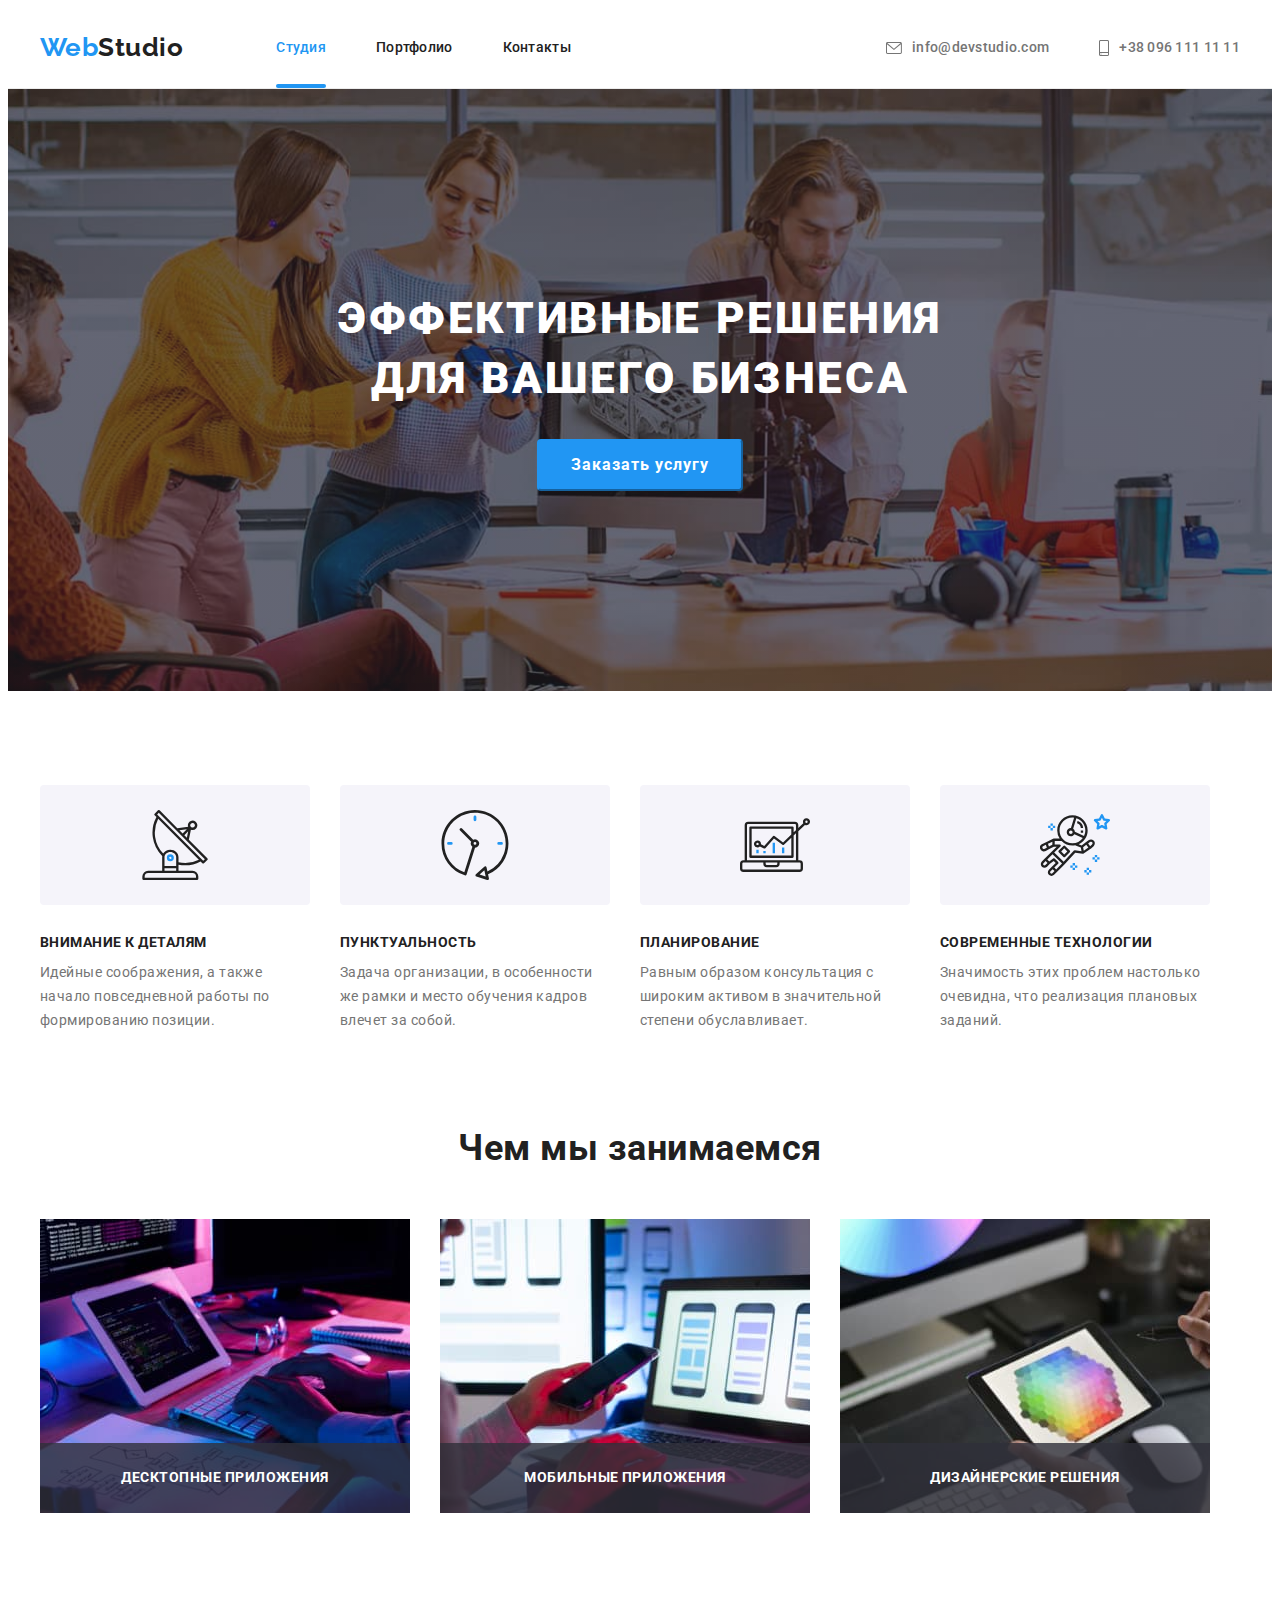
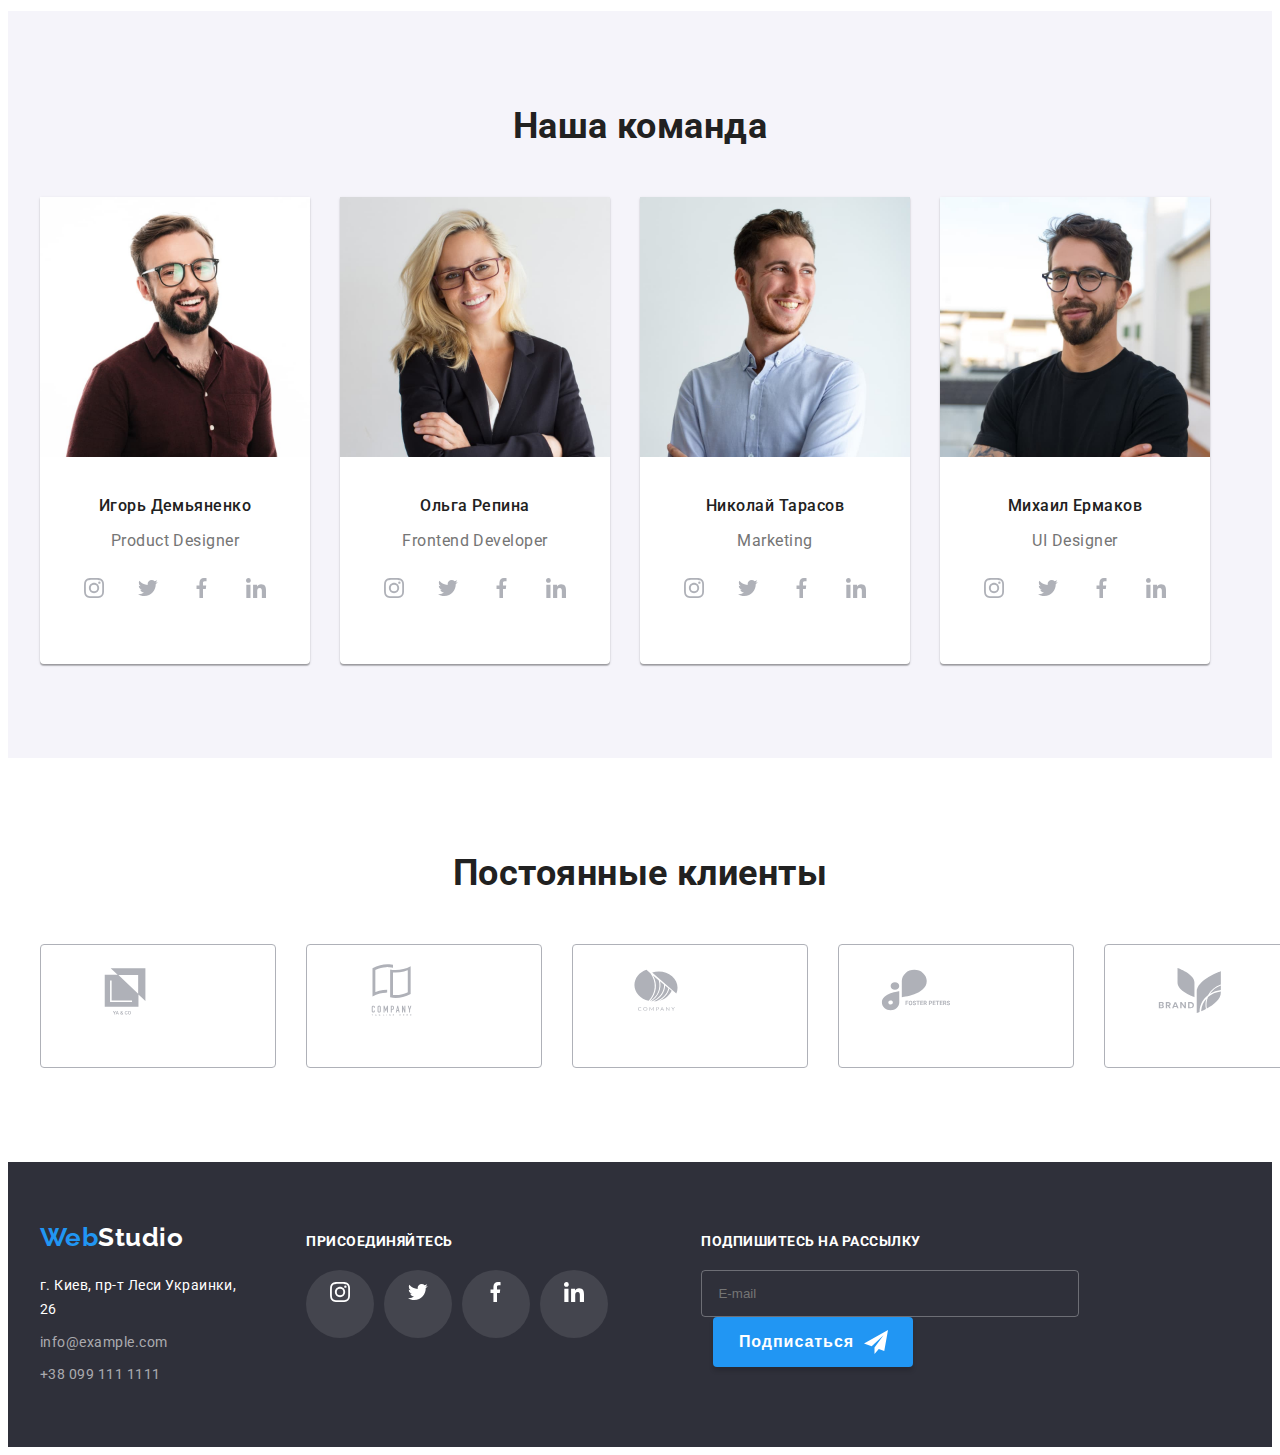
==== commit 18834753: "Изменяет названия классов по БЕМу" ====
--- a/index.html
+++ b/index.html
@@ -24,20 +24,24 @@
             <!-- Навигация -->
             <div class="nav-display">
                 <nav class="nav-container">
-                    <a href="./index.html" class="logo link"><span class="logo-accent">Web</span>Studio</a>
+                    <a href="./index.html" class="logo link"><span class="logo__accent">Web</span>Studio</a>
                     <ul class="nav-list marker">
-                        <li class="item"><a href="./index.html" class="nav link active-page">Студия</a></li>
-                        <li class="item"><a href="./portfolio.html" class="nav link">Портфолио</a></li>
-                        <li class="item"><a href="" class="nav link">Контакты</a></li>
+                        <li class="nav-list__item"><a href="./index.html"
+                                class="nav-list__link link nav-list__link--active">Студия</a></li>
+                        <li class="nav-list__item"><a href="./portfolio.html" class="nav-list__link link">Портфолио</a>
+                        </li>
+                        <li class="nav-list__item"><a href="" class="nav-list__link link">Контакты</a></li>
                     </ul>
                 </nav>
                 <!-- Контакты -->
                 <ul class="contact-list marker">
-                    <li class="item"><a href="mailto:info@devstudio.com" class="header-link"><svg class="mail-icon">
+                    <li class="contact-list__item"><a href="mailto:info@devstudio.com" class="contact-list__link"><svg
+                                class="contact-list__mail-icon">
                                 <use href="./images/icons.svg#mail"></use>
                             </svg>info@devstudio.com</a>
                     </li>
-                    <li class="item"><a href="tel:+380961111111" class="header-link"><svg class="tel-icon">
+                    <li class="contact-list__item"><a href="tel:+380961111111" class="contact-list__link"><svg
+                                class="contact-list__tel-icon">
                                 <use href="./images/icons.svg#tel"></use>
                             </svg>+38 096 111 11 11</a></li>
                 </ul>
@@ -48,57 +52,58 @@
         <!-- Герой -->
         <section class="hero">
             <div class="container">
-                <h1 class="hero-title">Эффективные решения<br>для вашего бизнеса</h1>
-                <button type="button" class="hero-button" data-modal-open>Заказать услугу</button>
+                <h1 class="hero__title">Эффективные решения<br>для вашего бизнеса</h1>
+                <button type="button" class="hero__button" data-modal-open>Заказать услугу</button>
             </div>
         </section>
         <!-- Преимущества -->
-        <section class="benefits section">
+        <section class="section">
             <div class="container">
                 <h2 class="invisible">Наши преимущества</h2>
-                <ul class="benefits-list marker">
-                    <li class="item">
-                        <div class="icon-bg">
-                            <svg class="benefits-icon">
+                <ul class="benefits marker">
+                    <li class="benefits__item">
+                        <div class="benefits__bg">
+                            <svg class="benefits__icon">
                                 <use href="./images/icons.svg#antena"></use>
                             </svg>
                         </div>
-                        <h3 class="benefits-title">Внимание к деталям</h3>
-                        <p class="benefits-text">Идейные соображения, а также начало повседневной работы по формированию
+                        <h3 class="benefits__title">Внимание к деталям</h3>
+                        <p class="benefits__text">Идейные соображения, а также начало повседневной работы по
+                            формированию
                             позиции.
                         </p>
                     </li>
-                    <li class="item">
-                        <div class="icon-bg">
-                            <svg class="benefits-icon">
+                    <li class="benefits__item">
+                        <div class="benefits__bg">
+                            <svg class="benefits__icon">
                                 <use href="./images/icons.svg#clock"></use>
                             </svg>
                         </div>
-                        <h3 class="benefits-title">Пунктуальность</h3>
-                        <p class="benefits-text">Задача организации, в особенности же рамки и место обучения кадров
+                        <h3 class="benefits__title">Пунктуальность</h3>
+                        <p class="benefits__text">Задача организации, в особенности же рамки и место обучения кадров
                             влечет за
                             собой.
                         </p>
                     </li>
-                    <li class="item">
-                        <div class="icon-bg">
-                            <svg class="benefits-icon">
+                    <li class="benefits__item">
+                        <div class="benefits__bg">
+                            <svg class="benefits__icon">
                                 <use href="./images/icons.svg#case"></use>
                             </svg>
                         </div>
-                        <h3 class="benefits-title">Планирование</h3>
-                        <p class="benefits-text">Равным образом консультация с широким активом в значительной степени
+                        <h3 class="benefits__title">Планирование</h3>
+                        <p class="benefits__text">Равным образом консультация с широким активом в значительной степени
                             обуславливает.
                         </p>
                     </li>
-                    <li class="item">
-                        <div class="icon-bg">
-                            <svg class="benefits-icon">
+                    <li class="benefits__item">
+                        <div class="benefits__bg">
+                            <svg class="benefits__icon">
                                 <use href="./images/icons.svg#austronaut"></use>
                             </svg>
                         </div>
-                        <h3 class="benefits-title">Современные технологии</h3>
-                        <p class="benefits-text">Значимость этих проблем настолько очевидна, что реализация плановых
+                        <h3 class="benefits__title">Современные технологии</h3>
+                        <p class="benefits__text">Значимость этих проблем настолько очевидна, что реализация плановых
                             заданий.</p>
                     </li>
                 </ul>
@@ -109,21 +114,21 @@
             <div class="container">
                 <h2 class="section-title">Чем мы занимаемся</h2>
                 <ul class="examples-list marker">
-                    <li class="item"><a href=""><img src="./images/example1.jpg" alt="планшет и клавиатура"
-                                width="370"></a>
-                        <div class="text-image">
+                    <li class="examples-list__item"><a href=""><img src="./images/example1.jpg"
+                                alt="планшет и клавиатура" width="370"></a>
+                        <div class="examples-list__text">
                             <p>Десктопные приложения</p>
                         </div>
                     </li>
-                    <li class="item"><a href=""><img src="./images/example2.jpg" alt="ноутбук с телефоном"
-                                width="370"></a>
-                        <div class="text-image">
+                    <li class="examples-list__item"><a href=""><img src="./images/example2.jpg"
+                                alt="ноутбук с телефоном" width="370"></a>
+                        <div class="examples-list__text">
                             <p>Мобильные приложения</p>
                         </div>
                     </li>
-                    <li class="item"><a href=""><img src="./images/example3.jpg" alt="градиент цветов на планшете"
-                                width="370"></a>
-                        <div class="text-image">
+                    <li class="examples-list__item"><a href=""><img src="./images/example3.jpg"
+                                alt="градиент цветов на планшете" width="370"></a>
+                        <div class="examples-list__text">
                             <p>Дизайнерские решения</p>
                         </div>
                     </li>
@@ -131,40 +136,40 @@
             </div>
         </section>
         <!-- Команда -->
-        <section class="section team-bg">
+        <section class="section team__bg">
             <div class="container">
                 <h2 class="section-title">Наша команда</h2>
-                <ul class="team-list marker">
+                <ul class="team__list marker">
                     <li class="team">
                         <img src="./images/team1.jpg" alt="Игорь Демьяненко" width="270">
-                        <div class="team-container">
-                            <h3 class="team-name">Игорь Демьяненко</h3>
-                            <p class="team-text">Product Designer</p>
-                            <ul class="network-link">
-                                <li>
-                                    <a href="https://www.instagram.com/" class="network">
-                                        <svg class="icon">
+                        <div class="team__container">
+                            <h3 class="team__name">Игорь Демьяненко</h3>
+                            <p>Product Designer</p>
+                            <ul class="network">
+                                <li class="network__item">
+                                    <a href="https://www.instagram.com/" class="network__link">
+                                        <svg class="network__icon">
                                             <use href="./images/icons.svg#instagram"></use>
                                         </svg>
                                     </a>
                                 </li>
-                                <li>
-                                    <a href="https://twitter.com/" class="network">
-                                        <svg class="icon">
+                                <li class="network__item">
+                                    <a href="https://twitter.com/" class="network__link">
+                                        <svg class="network__icon">
                                             <use href="./images/icons.svg#twitter"></use>
                                         </svg>
                                     </a>
                                 </li>
-                                <li>
-                                    <a href="https://www.facebook.com/" class="network">
-                                        <svg class="icon">
+                                <li class="network__item">
+                                    <a href="https://www.facebook.com/" class="network__link">
+                                        <svg class="network__icon">
                                             <use href="./images/icons.svg#facebook"></use>
                                         </svg>
                                     </a>
                                 </li>
-                                <li>
-                                    <a href="https://www.linkedin.com/" class="network">
-                                        <svg class="icon">
+                                <li class="network__item">
+                                    <a href="https://www.linkedin.com/" class="network__link">
+                                        <svg class="network__icon">
                                             <use href="./images/icons.svg#linkedin"></use>
                                         </svg>
                                     </a>
@@ -174,34 +179,34 @@
                     </li>
                     <li class="team">
                         <img src="./images/team2.jpg" alt="Ольга Репина" width="270">
-                        <div class="team-container">
-                            <h3 class="team-name">Ольга Репина</h3>
+                        <div class="team__container">
+                            <h3 class="team__name">Ольга Репина</h3>
                             <p>Frontend Developer</p>
-                            <ul class="network-link">
-                                <li>
-                                    <a href="https://www.instagram.com/" class="network">
-                                        <svg class="icon">
+                            <ul class="network">
+                                <li class="network__item">
+                                    <a href="https://www.instagram.com/" class="network__link">
+                                        <svg class="network__icon">
                                             <use href="./images/icons.svg#instagram"></use>
                                         </svg>
                                     </a>
                                 </li>
-                                <li>
-                                    <a href="https://twitter.com/" class="network">
-                                        <svg class="icon">
+                                <li class="network__item">
+                                    <a href="https://twitter.com/" class="network__link">
+                                        <svg class="network__icon">
                                             <use href="./images/icons.svg#twitter"></use>
                                         </svg>
                                     </a>
                                 </li>
-                                <li>
-                                    <a href="https://www.facebook.com/" class="network">
-                                        <svg class="icon">
+                                <li class="network__item">
+                                    <a href="https://www.facebook.com/" class="network__link">
+                                        <svg class="network__icon">
                                             <use href="./images/icons.svg#facebook"></use>
                                         </svg>
                                     </a>
                                 </li>
-                                <li>
-                                    <a href="https://www.linkedin.com/" class="network">
-                                        <svg class="icon">
+                                <li class="network__item">
+                                    <a href="https://www.linkedin.com/" class="network__link">
+                                        <svg class="network__icon">
                                             <use href="./images/icons.svg#linkedin"></use>
                                         </svg>
                                     </a>
@@ -211,34 +216,34 @@
                     </li>
                     <li class="team">
                         <img src="./images/team3.jpg" alt="Николай Тарасов" width="270">
-                        <div class="team-container">
-                            <h3 class="team-name">Николай Тарасов</h3>
+                        <div class="team__container">
+                            <h3 class="team__name">Николай Тарасов</h3>
                             <p>Marketing</p>
-                            <ul class="network-link">
-                                <li>
-                                    <a href="https://www.instagram.com/" class="network">
-                                        <svg class="icon">
+                            <ul class="network">
+                                <li class="network__item">
+                                    <a href="https://www.instagram.com/" class="network__link">
+                                        <svg class="network__icon">
                                             <use href="./images/icons.svg#instagram"></use>
                                         </svg>
                                     </a>
                                 </li>
-                                <li>
-                                    <a href="https://twitter.com/" class="network">
-                                        <svg class="icon">
+                                <li class="network__item">
+                                    <a href="https://twitter.com/" class="network__link">
+                                        <svg class="network__icon">
                                             <use href="./images/icons.svg#twitter"></use>
                                         </svg>
                                     </a>
                                 </li>
-                                <li>
-                                    <a href="https://www.facebook.com/" class="network">
-                                        <svg class="icon">
+                                <li class="network__item">
+                                    <a href="https://www.facebook.com/" class="network__link">
+                                        <svg class="network__icon">
                                             <use href="./images/icons.svg#facebook"></use>
                                         </svg>
                                     </a>
                                 </li>
-                                <li>
-                                    <a href="https://www.linkedin.com/" class="network">
-                                        <svg class="icon">
+                                <li class="network__item">
+                                    <a href="https://www.linkedin.com/" class="network__link">
+                                        <svg class="network__icon">
                                             <use href="./images/icons.svg#linkedin"></use>
                                         </svg>
                                     </a>
@@ -248,34 +253,34 @@
                     </li>
                     <li class="team">
                         <img src="./images/team4.jpg" alt="Михаил Ермаков" width="270">
-                        <div class="team-container">
-                            <h3 class="team-name">Михаил Ермаков</h3>
+                        <div class="team__container">
+                            <h3 class="team__name">Михаил Ермаков</h3>
                             <p>UI Designer</p>
-                            <ul class="network-link">
-                                <li>
-                                    <a href="https://www.instagram.com/" class="network">
-                                        <svg class="icon">
+                            <ul class="network">
+                                <li class="network__item">
+                                    <a href="https://www.instagram.com/" class="network__link">
+                                        <svg class="network__icon">
                                             <use href="./images/icons.svg#instagram"></use>
                                         </svg>
                                     </a>
                                 </li>
-                                <li>
-                                    <a href="https://twitter.com/" class="network">
-                                        <svg class="icon">
+                                <li class="network__item">
+                                    <a href="https://twitter.com/" class="network__link">
+                                        <svg class="network__icon">
                                             <use href="./images/icons.svg#twitter"></use>
                                         </svg>
                                     </a>
                                 </li>
-                                <li>
-                                    <a href="https://www.facebook.com/" class="network">
-                                        <svg class="icon">
+                                <li class="network__item">
+                                    <a href="https://www.facebook.com/" class="network__link">
+                                        <svg class="network__icon">
                                             <use href="./images/icons.svg#facebook"></use>
                                         </svg>
                                     </a>
                                 </li>
-                                <li>
-                                    <a href="https://www.linkedin.com/" class="network">
-                                        <svg class="icon">
+                                <li class="network__item">
+                                    <a href="https://www.linkedin.com/" class="network__link">
+                                        <svg class="network__icon">
                                             <use href="./images/icons.svg#linkedin"></use>
                                         </svg>
                                     </a>
@@ -290,45 +295,45 @@
         <section class="section">
             <div class="container">
                 <h2 class="section-title">Постоянные клиенты</h2>
-                <ul class="clients-link marker">
-                    <li class="item">
-                        <a href="" class="clients">
-                            <svg class="icon">
+                <ul class="clients marker">
+                    <li class="clients__item">
+                        <a href="" class="clients__link">
+                            <svg class="clients__icon">
                                 <use href="./images/icons.svg#client_1"></use>
                             </svg>
                         </a>
                     </li>
-                    <li class="item">
-                        <a href="" class="clients">
-                            <svg class="icon">
+                    <li class="clients__item">
+                        <a href="" class="clients__link">
+                            <svg class="clients__icon">
                                 <use href="./images/icons.svg#client_2"></use>
                             </svg>
                         </a>
                     </li>
-                    <li class="item">
-                        <a href="" class="clients">
-                            <svg class="icon">
+                    <li class="clients__item">
+                        <a href="" class="clients__link">
+                            <svg class="clients__icon">
                                 <use href="./images/icons.svg#client_3"></use>
                             </svg>
                         </a>
                     </li>
-                    <li class="item">
-                        <a href="" class="clients">
-                            <svg class="icon">
+                    <li class="clients__item">
+                        <a href="" class="clients__link">
+                            <svg class="clients__icon">
                                 <use href="./images/icons.svg#client_4"></use>
                             </svg>
                         </a>
                     </li>
-                    <li class="item">
-                        <a href="" class="clients">
-                            <svg class="icon">
+                    <li class="clients__item">
+                        <a href="" class="clients__link">
+                            <svg class="clients__icon">
                                 <use href="./images/icons.svg#client_5"></use>
                             </svg>
                         </a>
                     </li>
-                    <li class="item">
-                        <a href="" class="clients">
-                            <svg class="icon">
+                    <li class="clients__item">
+                        <a href="" class="clients__link">
+                            <svg class="clients__icon">
                                 <use href="./images/icons.svg#client_6"></use>
                             </svg>
                         </a>
@@ -340,112 +345,119 @@
     </main>
     <!-- Футер -->
     <footer class="footer-container">
-        <div class="container block">
+        <div class="container footer-block">
+            <!-- КОНТАКТЫ -->
             <div>
-                <a href="/" class="footer-logo link"><span class="logo-accent">Web</span>Studio</a>
+                <a href="/" class="footer-logo link"><span class="footer-logo__accent">Web</span>Studio</a>
                 <address>
                     <ul class="footer-list marker">
-                        <li class="item"><a href="https://goo.gl/maps/ykcdLuCbSQXsH4zj8" class="contact address link">г.
+                        <li class="footer-list__item"><a href="https://goo.gl/maps/ykcdLuCbSQXsH4zj8"
+                                class="footer-list__link footer-list__link--white link">г.
                                 Киев, пр-т Леси
                                 Украинки, 26</a></li>
-                        <li class="item"><a href="mailto:info@example.com" class="contact link">info@example.com</a>
+                        <li class="footer-list__item"><a href="mailto:info@example.com"
+                                class="footer-list__link link">info@example.com</a>
                         </li>
-                        <li class="item"><a href="tel:+380991111111" class="contact link">+38 099 111 11 11</a></li>
+                        <li class="footer-list__item"><a href="tel:+380991111111" class="footer-list__link link">+38 099
+                                111 1111</a></li>
                     </ul>
                 </address>
             </div>
-            <div class="connect-container">
-                <h3 class="connect-title">Присоединяйтесь</h3>
-                <ul class="connect-list marker">
-                    <li class="item"><a href="" class="connect">
-                            <svg class="icon">
+            <!-- СОЦСЕТИ -->
+            <div class="connect">
+                <h3 class="connect__title">Присоединяйтесь</h3>
+                <ul class="connect__list marker">
+                    <li class="connect__item"><a href="" class="connect__link">
+                            <svg class="connect__icon">
                                 <use href="./images/icons.svg#instagram"></use>
                             </svg>
                         </a>
                     </li>
-                    <li class="item"><a href="" class="connect">
-                            <svg class="icon">
+                    <li class="connect__item"><a href="" class="connect__link">
+                            <svg class="connect__icon">
                                 <use href="./images/icons.svg#twitter"></use>
                             </svg>
                         </a>
                     </li>
-                    <li class="item"><a href="" class="connect">
-                            <svg class="icon">
+                    <li class="connect__item"><a href="" class="connect__link">
+                            <svg class="connect__icon">
                                 <use href="./images/icons.svg#facebook"></use>
                             </svg>
                         </a>
                     </li>
-                    <li class="item"><a href="" class="connect">
-                            <svg class="icon">
+                    <li class="connect__item"><a href="" class="connect__link">
+                            <svg class="connect__icon">
                                 <use href="./images/icons.svg#linkedin"></use>
                             </svg>
                         </a>
                     </li>
                 </ul>
             </div>
-            <div class="newsletter-block">
-                <b class="subscribe">Подпишитесь на рассылку</b>
-                <label class="newsletter">
-                    <input type="email" name="mail" class="newsletter-input" placeholder="E-mail">
+            <!-- ПОДПИСКА -->
+            <div class="newsletter">
+                <b class="newsletter__title">Подпишитесь на рассылку</b>
+                <label>
+                    <input type="email" name="mail" class="newsletter__input" placeholder="E-mail">
                 </label>
-                <button type="submit" class="newsletter-submit">Подписаться
-                    <svg class="newsletter-icon">
+                <button type="submit" class="newsletter__submit">Подписаться
+                    <svg class="newsletter__icon">
                         <use href="./images/icons.svg#plane"></use>
                     </svg>
                 </button>
             </div>
         </div>
     </footer>
-
+    <!-- МОДАЛКА -->
     <div class="backdrop is-hidden" data-modal>
         <div class="modal">
-            <button class="modal-close" type="button" data-modal-close>
-                <svg class="close-icon">
+            <button class="modal__button" type="button" data-modal-close>
+                <svg class="modal__icon">
                     <use href="./images/icons.svg#close"></use>
                 </svg>
             </button>
+            <!-- Форма -->
             <div class="form-container">
-                <b class="slogan">Оставьте свои данные, мы вам перезвоним</b>
-                <form name="contact-form" autocomplete="on" class="contact-form">
-                    <label class="form-field">
+                <b class="form-container__title">Оставьте свои данные, мы вам перезвоним</b>
+                <form name="form" autocomplete="on" class="contact-form">
+                    <label class="form__field">
                         Имя
-                        <div class="input-block">
-                            <input type="text" name="name" class="form-input">
-                            <svg class="form-icon">
+                        <div class="form__block">
+                            <input type="text" name="name" class="form__input">
+                            <svg class="form__icon">
                                 <use href="./images/icons.svg#name"></use>
                             </svg>
                         </div>
                     </label>
-                    <label class="form-field">
+                    <label class="form__field">
                         Телефон
-                        <div class="input-block">
-                            <input type="tel" name="tel" class="form-input">
-                            <svg class="form-icon">
+                        <div class="form__block">
+                            <input type="tel" name="tel" class="form__input">
+                            <svg class="form__icon">
                                 <use href="./images/icons.svg#tel_2"></use>
                             </svg>
                         </div>
                     </label>
-                    <label class="form-field">
+                    <label class="form__field">
                         Почта
-                        <div class="input-block">
-                            <input type="email" name="mail" class="form-input">
-                            <svg class="form-icon">
+                        <div class="form__block">
+                            <input type="email" name="mail" class="form__input">
+                            <svg class="form__icon">
                                 <use href="./images/icons.svg#mail_2"></use>
                             </svg>
                         </div>
                     </label>
-                    <label class="form-field">
+                    <label class="form__field">
                         Комментарий
-                        <textarea name="comment" rows="6" placeholder="Введите текст" class="comment"></textarea>
+                        <textarea name="comment" rows="6" placeholder="Введите текст" class="form__comment"></textarea>
                     </label>
-                    <label class="checkbox-label">
-                        <input type="checkbox" name="license" class="checkbox">
-                        <svg class="checkbox-icon">
+                    <label class="checkbox">
+                        <input type="checkbox" name="license" class="checkbox__input">
+                        <svg class="checkbox__icon">
                             <use href="./images/icons.svg#check"></use>
                         </svg>
-                        Соглашаюсь с рассылкой и принимаю <a href="" class="license-link link">Условия договора</a>
+                        Соглашаюсь с рассылкой и принимаю <a href="" class="checkbox-link link">Условия договора</a>
                     </label>
-                    <button type="submit" class="submit">Отправить</button>
+                    <button type="submit" class="form__submit">Отправить</button>
                 </form>
             </div>
         </div>
--- a/css/styles.css
+++ b/css/styles.css
@@ -1,857 +1,912 @@
-/* белый #ffffff */
-/* Акцент #2196f3 */
-/* Основной цвет текста #757575 */
-/* Цвет заголовков */
-
+/* ГЛОБАЛЬНЫЕ СТИЛИ */
 :root {
-    --accent-color: #2196f3;
-    --main-text-color: #757575;
-    --title-text-color: #212121;
-}
-
-body{
-    background-color: #ffffff;
-    color: var(--main-text-color);
-    font-family: "Roboto", sans-serif;
-    letter-spacing: 0.03em
-
-}
-
-h1, h2, h3, h4, h5, h6, p, ul {
-    margin: 0;
-    padding: 0;
-    border: 0;
-}
-.container{
-    width: 1200px;
-    padding-left: 15px;
-    padding-right: 15px;
-    margin-left: auto;
-    margin-right: auto;
-}
-
+  --accent-color: #2196f3;
+  --main-text-color: #757575;
+  --title-text-color: #212121;
+}
+body {
+  background-color: #ffffff;
+  color: var(--main-text-color);
+  font-family: 'Roboto', sans-serif;
+  letter-spacing: 0.03em;
+}
+h1,
+h2,
+h3,
+h4,
+h5,
+h6,
+p,
+ul {
+  margin: 0;
+  padding: 0;
+  border: 0;
+}
+.container {
+  width: 1200px;
+  padding-left: 15px;
+  padding-right: 15px;
+  margin-left: auto;
+  margin-right: auto;
+}
 .section {
-    padding-top: 94px;
-    padding-bottom: 94px;
+  padding-top: 94px;
+  padding-bottom: 94px;
 }
 .link {
-    text-decoration: none;
-    margin: 0px;
-}
-
+  text-decoration: none;
+  margin: 0px;
+}
 .marker {
-    list-style-type: none;
-    padding: 0px;
-    margin: 0px;
-}
-
-.hero-button {
-    cursor: pointer;
-    font-weight: 700;
-    font-size: 16px;
-    line-height: 1.8;
-    letter-spacing: 0.06em;
-    color: #FFFFFF;
-    background-color: var(--accent-color);
-    font-family: inherit;
-
-    display: block;
-    margin-left: auto;
-    margin-right: auto;
-    margin-top: 30px;
-    padding-top: 10px;
-    padding-bottom: 10px;
-    padding-left: 32px;
-    padding-right: 32px;
-
-    border-radius: 4px;
-    border-color: var(--accent-color);
-}
-
+  list-style-type: none;
+  padding: 0px;
+  margin: 0px;
+}
 .section-title {
-        font-size: 36px;
-        line-height: 1.17;
-        text-align: center;
-
-        color: var(--title-text-color);
-
-        margin-bottom: 50px;
-}
-
-/* Шапка */
+  font-size: 36px;
+  line-height: 1.17;
+  text-align: center;
+  color: var(--title-text-color);
+  margin-bottom: 50px;
+}
+.invisible {
+  color: transparent;
+  font-size: 0;
+}
+
+/* ГЕОМЕТРИЯ ШАПКИ */
+
 .header-border {
-    border-bottom: 1px solid #ECECEC;
+  border-bottom: 1px solid #ececec;
+}
+
+/* НАВИГАЦИЯ */
+
+.nav-display {
+  display: flex;
+  align-items: center;
 }
 .nav-container {
-    display: flex;
-    align-items: center;
-}
+  display: flex;
+  align-items: center;
+}
+
+/* Логотип */
+
+.logo {
+  font-weight: 700;
+  font-size: 26px;
+  line-height: 1.2;
+  color: var(--title-text-color);
+  font-family: 'Raleway', sans-serif;
+  margin-right: 93px;
+}
+.logo__accent {
+  color: var(--accent-color);
+}
+
+/* Меню */
+
 .nav-list {
-    display: flex;
-}
-.nav-list .nav {
-    display: block;
-    padding-top: 32px;
-    padding-bottom: 32px;
-}
-.nav-list .item + .item {
-    margin-left: 50px;
-}
-
-.logo {
-    font-weight: 700;
-    font-size: 26px;
-    line-height: 1.2;
-    color: var(--title-text-color);
-    font-family: "Raleway", sans-serif;
-
-    margin-right: 93px;
-}
-
-.logo-accent {
-    color: var(--accent-color);
-}
-
-.nav {
-    font-weight: 500;
-    font-size: 14px;
-    line-height: 1.14;
-    letter-spacing: 0.02em;
-    color: var(--title-text-color);
-    transition: color 250ms cubic-bezier(0.4, 0, 0.2, 1);
-}
-
-.nav:hover, .nav:focus {
-    color: var(--accent-color);
-}
-
-.header-link{
-    font-weight: 500;
-    font-size: 14px;
-    line-height: 1.14;
-    letter-spacing: 0.02em;
-    color: var(--main-text-color);
-    text-decoration: none;
-    display: flex;
-    align-items: center;
-    transition: color 250ms cubic-bezier(0.4, 0, 0.2, 1);
-}
-
-.header-link:hover,
-.header-link:focus {
-color: var(--accent-color);
-}
+  display: flex;
+}
+.nav-list .nav-list__link {
+  display: block;
+  padding-top: 32px;
+  padding-bottom: 32px;
+}
+.nav-list .nav-list__item + .nav-list__item {
+  margin-left: 50px;
+}
+.nav-list__link {
+  font-weight: 500;
+  font-size: 14px;
+  line-height: 1.14;
+  letter-spacing: 0.02em;
+  color: var(--title-text-color);
+  transition: color 250ms cubic-bezier(0.4, 0, 0.2, 1);
+}
+
+.nav-list__link:hover,
+.nav-list__link:focus {
+  color: var(--accent-color);
+}
+/* Выделение активной страницы */
+
+.nav-list__link--active {
+  position: relative;
+  color: var(--accent-color);
+}
+
+.nav-list__link--active::after {
+  position: absolute;
+  bottom: 0;
+
+  content: '';
+  display: block;
+  width: 100%;
+  height: 4px;
+
+  background-color: var(--accent-color);
+  border-radius: 2px;
+}
+
+/* КОНТАКТЫ ХЕДЕР */
+
 .contact-list {
-    display: flex;
-    margin-left: auto;
-}
-.contact-list .item + .item {
-    margin-left: 50px;
-}
-.nav-display {
-    display: flex;
-    align-items: center;
-}
-.mail-icon {
-    margin: 0;
-    margin-right: 10px;
-    width: 16px;
-    height: 12px;
-    fill: currentColor;
-    transition: fill 250ms cubic-bezier(0.4, 0, 0.2, 1);
-}
-
-.mail-icon:hover {
-    fill: currentColor;
-}
-
-.tel-icon {
-    margin: 0;
-    margin-right: 10px;
-    width: 10px;
-    height: 16px;
-    fill: currentColor;
-    transition: fill 250ms cubic-bezier(0.4, 0, 0.2, 1);
-}
-
-.tel-icon:hover {
-    fill: currentColor;
-}
-.active-page {
-    position: relative;
-    color: var(--accent-color);
-}
-.active-page::after {
-    position: absolute;
-    bottom: 0;
-
-    content: "";
-    display: block;
-    width: 100%;
-    height: 4px;
-
-    background-color: var(--accent-color);
-    border-radius: 2px;
-}
-
-/* Герой */
+  display: flex;
+  margin-left: auto;
+}
+.contact-list .contact-list__item + .contact-list__item {
+  margin-left: 50px;
+}
+.contact-list__link {
+  font-weight: 500;
+  font-size: 14px;
+  line-height: 1.14;
+  letter-spacing: 0.02em;
+  color: var(--main-text-color);
+  text-decoration: none;
+  display: flex;
+  align-items: center;
+  transition: color 250ms cubic-bezier(0.4, 0, 0.2, 1);
+}
+.contact-list__link:hover,
+.contact-list__link:focus {
+  color: var(--accent-color);
+}
+
+/* Иконки */
+.contact-list__mail-icon {
+  margin: 0;
+  margin-right: 10px;
+  width: 16px;
+  height: 12px;
+  fill: currentColor;
+  transition: fill 250ms cubic-bezier(0.4, 0, 0.2, 1);
+}
+
+.contact-list__mail-icon:hover {
+  fill: currentColor;
+}
+
+.contact-list__tel-icon {
+  margin: 0;
+  margin-right: 10px;
+  width: 10px;
+  height: 16px;
+  fill: currentColor;
+  transition: fill 250ms cubic-bezier(0.4, 0, 0.2, 1);
+}
+
+.contact-list__tel-icon:hover {
+  fill: currentColor;
+}
+
+/* ГЕРОЙ */
+
 .hero {
-    padding-top: 200px;
-    padding-bottom: 200px;
-    background-color: #2F303A;
-    /* background-image:rgba(47, 48, 58, 0.4), url("../images/hero_bg.jpg"); */
-    background-image: linear-gradient(rgba(47, 48, 58, 0.4), rgba(47, 48, 58, 0.4)), url(../images/hero_bg.jpg);
-    max-width: 1600px;
-    margin-left: auto;
-    margin-right: auto;
-    background-size: cover;
-    background-position: center;
-    background-repeat: no-repeat;
-}
-.hero-title {
-    font-weight: 900;
-    font-size: 44px;
-    line-height: 1.36;
-    text-align: center;
-    letter-spacing: 0.06em;
-    color: #FFFFFF;
-    text-transform: uppercase;
-}
-
-/* Преимущества */
-.invisible {
-    color: transparent;
-    font-size: 0;
-}
-.benefits-title {
-    font-size: 14px;
-    line-height: 1.14;
-    text-transform: uppercase;
-    color: var(--title-text-color);
-
-    margin-bottom: 10px;
-}
-
-.benefits-text {
-    font-size: 14px;
-    line-height: 1.71;
-}
-.benefits-list {
-    display: flex;
-}
-.benefits-list .item {
-    width: 270px;
-}
-.benefits-list .item + .item {
-    margin-left: 30px;
-}
-.icon-bg {
-    display: flex;
-    width: 270px;
-    height: 120px;
-    text-align: center;
-    margin-bottom: 30px;
-    background-color: #F5F4FA;
-    border-radius: 4px;
-    justify-content: center;
-    align-items: center;
-}
-.benefits-icon {
-    width: 70px;
-    height: 70px;
-}
-
-/* Примеры */
+  padding-top: 200px;
+  padding-bottom: 200px;
+  background-color: #2f303a;
+  background-image: linear-gradient(rgba(47, 48, 58, 0.4), rgba(47, 48, 58, 0.4)),
+    url(../images/hero_bg.jpg);
+  max-width: 1600px;
+  margin-left: auto;
+  margin-right: auto;
+  background-size: cover;
+  background-position: center;
+  background-repeat: no-repeat;
+}
+.hero__title {
+  font-weight: 900;
+  font-size: 44px;
+  line-height: 1.36;
+  text-align: center;
+  letter-spacing: 0.06em;
+  color: #ffffff;
+  text-transform: uppercase;
+}
+.hero__button {
+  cursor: pointer;
+  font-weight: 700;
+  font-size: 16px;
+  line-height: 1.8;
+  letter-spacing: 0.06em;
+  color: #ffffff;
+  background-color: var(--accent-color);
+  font-family: inherit;
+
+  display: block;
+  margin-left: auto;
+  margin-right: auto;
+  margin-top: 30px;
+  padding-top: 10px;
+  padding-bottom: 10px;
+  padding-left: 32px;
+  padding-right: 32px;
+
+  border-radius: 4px;
+  border-color: var(--accent-color);
+}
+
+/* ПРЕИМУЩЕСТВА */
+
+.benefits {
+  display: flex;
+}
+.benefits__item {
+  width: 270px;
+}
+.benefits__item + .benefits__item {
+  margin-left: 30px;
+}
+.benefits__bg {
+  display: flex;
+  width: 270px;
+  height: 120px;
+  text-align: center;
+  margin-bottom: 30px;
+  background-color: #f5f4fa;
+  border-radius: 4px;
+  justify-content: center;
+  align-items: center;
+}
+.benefits__icon {
+  width: 70px;
+  height: 70px;
+}
+.benefits__title {
+  font-size: 14px;
+  line-height: 1.14;
+  text-transform: uppercase;
+  color: var(--title-text-color);
+  margin-bottom: 10px;
+}
+.benefits__text {
+  font-size: 14px;
+  line-height: 1.71;
+}
+
+/* ПРИМЕРЫ */
+
+.examples-section {
+  padding-top: 0px;
+}
 .examples-list {
-    display: flex;
-}
-.examples-list .item {
-    position: relative;
-}
-.examples-list .item + .item {
-    margin-left: 30px;
-}
-.examples-section {
-    padding-top: 0px;
-}
-.text-image{
-    position: absolute;
-    width: 100%;
-    bottom: 4px;
-    font-weight: 700;
-    font-size: 14px;
-    line-height: 1.14;
-    text-align: center;
-    text-transform: uppercase;
-    color: #FFFFFF;
-    background: rgba(47, 48, 58, 0.8);
-    padding-top: 27px;
-    padding-bottom: 27px;
-
-}
-/* Команда */
-.team-bg {
-    background-color: #F5F4FA;
+  display: flex;
+}
+
+.examples-list__item {
+  position: relative;
+}
+
+.examples-list__item + .examples-list__item {
+  margin-left: 30px;
+}
+.examples-list__text {
+  position: absolute;
+  width: 100%;
+  bottom: 4px;
+  font-weight: 700;
+  font-size: 14px;
+  line-height: 1.14;
+  text-align: center;
+  text-transform: uppercase;
+  color: #ffffff;
+  background: rgba(47, 48, 58, 0.8);
+  padding-top: 27px;
+  padding-bottom: 27px;
+}
+
+/* КОМАНДА */
+
+.team__bg {
+  background-color: #f5f4fa;
+}
+.team__list {
+  display: flex;
 }
 .team {
-font-size: 16px;
-line-height: 1.19;
-background-color: #ffffff;
-border-bottom-left-radius: 4px;
-border-bottom-right-radius: 4px;
-width: 270px;
-box-shadow: 0px 1px 3px rgba(0, 0, 0, 0.12), 0px 1px 1px rgba(0, 0, 0, 0.14), 0px 2px 1px rgba(0, 0, 0, 0.2);
+  font-size: 16px;
+  line-height: 1.19;
+  background-color: #ffffff;
+  border-bottom-left-radius: 4px;
+  border-bottom-right-radius: 4px;
+  width: 270px;
+  box-shadow: 0px 1px 3px rgba(0, 0, 0, 0.12), 0px 1px 1px rgba(0, 0, 0, 0.14),
+    0px 2px 1px rgba(0, 0, 0, 0.2);
 }
 .team + .team {
-    margin-left: 30px;
-}
-.team-list {
-    display: flex;
-}
-.team-name {
-    color: var(--title-text-color);
-    font-weight: 500;
-    font-size: 16px;
-    line-height: 1.87;
-    margin-bottom: 10px;
-}
-.team-container {
-    padding-top: 30px;
-    padding-bottom: 30px;
-    text-align: center;
-}
-.network-link {
-    text-decoration: none;
-    list-style-type: none;
-    display: flex;
-    padding-left: 32px;
-    padding-right: 32px;
-    justify-content: center;
-    padding-top: 16px;
-}
-.network-link li + li {
-margin-left: 10px;
-}
+  margin-left: 30px;
+}
+.team__container {
+  padding-top: 30px;
+  padding-bottom: 30px;
+  text-align: center;
+}
+.team__name {
+  color: var(--title-text-color);
+  font-weight: 500;
+  font-size: 16px;
+  line-height: 1.87;
+  margin-bottom: 10px;
+}
+/* Список ссылок на соцсети */
 .network {
-    display: block;
-    width: 44px;
-    height: 44px;
-    border-radius: 50%;
-    padding-top: 12px;
-    padding-bottom: 12px;
-    background-color: #ffffff;
-    transition: background-color 250ms cubic-bezier(0.4, 0, 0.2, 1);
-}
-
-.network .icon {
-    fill: #AFB1B8;
-    width: 20px;
-    height: 20px;
-    transition: fill 250ms cubic-bezier(0.4, 0, 0.2, 1);
-}
-.network:hover, .network:focus {
-    background-color: var(--accent-color);
-}
-.network:hover>.icon {
-    fill: #FFFFFF
-}
-.network:focus>.icon {
-    fill: #FFFFFF
-}
-/* Клиенты */
-.clients-link {
-    display: flex;
-    text-decoration: none;
-    list-style-type: none;
-}
-.clients-link .item + .item {
-    margin-left: 30px;
-}
+  text-decoration: none;
+  list-style-type: none;
+  display: flex;
+  padding-left: 32px;
+  padding-right: 32px;
+  justify-content: center;
+  padding-top: 16px;
+}
+
+.network__item + .network__item {
+  margin-left: 10px;
+}
+.network__link {
+  display: block;
+  width: 44px;
+  height: 44px;
+  border-radius: 50%;
+  padding-top: 12px;
+  padding-bottom: 12px;
+  background-color: #ffffff;
+  transition: background-color 250ms cubic-bezier(0.4, 0, 0.2, 1);
+}
+.network__icon {
+  fill: #afb1b8;
+  width: 20px;
+  height: 20px;
+  transition: fill 250ms cubic-bezier(0.4, 0, 0.2, 1);
+}
+.network__link:hover,
+.network__link:focus {
+  background-color: var(--accent-color);
+}
+.network__link:hover > .network__icon {
+  fill: #ffffff;
+}
+.network__link:focus > .network__icon {
+  fill: #ffffff;
+}
+
+/* КЛИЕНТЫ */
+
 .clients {
-    display: block;
-    width: 170px;
-    height: 90px;
-    border-radius: 4px;
-    border: 1px solid #AFB1B8;
-    padding-top: 16px;
-    padding-bottom: 16px;
-    padding-left: 32px;
-    padding-right: 32px;
-    transition: border 250ms cubic-bezier(0.4, 0, 0.2, 1);
-}
-.clients:hover {
-    border-color: var(--accent-color);
-}
-.clients:hover>.icon {
-    fill: var(--accent-color);
-}
-.clients:focus>.icon {
-    fill: var(--accent-color);
-}
-.clients .icon {
-    width: 106px;
-    height: 60px;
-    fill: #AFB1B8;
-    transition: fill 250ms cubic-bezier(0.4, 0, 0.2, 1);
-}
-/* Футер */
+  display: flex;
+  text-decoration: none;
+  list-style-type: none;
+}
+
+.clients__item + .clients__item {
+  margin-left: 30px;
+}
+
+.clients__link {
+  display: block;
+  width: 170px;
+  height: 90px;
+  border-radius: 4px;
+  border: 1px solid #afb1b8;
+  padding-top: 16px;
+  padding-bottom: 16px;
+  padding-left: 32px;
+  padding-right: 32px;
+  transition: border 250ms cubic-bezier(0.4, 0, 0.2, 1);
+}
+
+.clients__link:hover {
+  border-color: var(--accent-color);
+}
+
+.clients__link:hover > .clients__icon {
+  fill: var(--accent-color);
+}
+
+.clients__link:focus > .clients__icon {
+  fill: var(--accent-color);
+}
+
+.clients__icon {
+  width: 106px;
+  height: 60px;
+  fill: #afb1b8;
+  transition: fill 250ms cubic-bezier(0.4, 0, 0.2, 1);
+}
+
+/* ФУТЕР */
 .footer-container {
-    background-color: #2F303A;
-    padding-top: 60px;
-    padding-bottom: 60px;
-}
+  background-color: #2f303a;
+  padding-top: 60px;
+  padding-bottom: 60px;
+}
+.footer-block {
+  display: flex;
+}
+
+/* Контакты футер */
+
 .footer-logo {
-    font-weight: 700;
-    font-size: 26px;
-    line-height: 1.2;
-    color: #ffffff;
-    font-family: "Raleway", sans-serif;
-}
-.contact {
-    font-size: 14px;
-    line-height: 1.71;
-    color: rgba(255, 255, 255, 0.6);
-    background-color: #2F303A;
-    font-style: normal;
-    transition: color 250ms cubic-bezier(0.4, 0, 0.2, 1);
-}
-
-.contact:hover, .contact:focus {
-    color: var(--accent-color);
-}
-
-.address {
-    color: #ffffff;
-}
+  font-weight: 700;
+  font-size: 26px;
+  line-height: 1.2;
+  color: #ffffff;
+  font-family: 'Raleway', sans-serif;
+}
+.footer-logo__accent {
+  color: var(--accent-color);
+}
+
 .footer-list {
-    margin-top: 20px;
-}
-.footer-list .item + .item {
-    margin-top: 9px;
-}
-
-.block {
-    display: flex;
-}
-.connect-container {
-    margin-left: 70px;
-    padding-top: 12px;
-}
-.connect-list {
-    display: flex;
-}
+  margin-top: 20px;
+}
+
+.footer-list__item + .footer-list__item {
+  margin-top: 9px;
+}
+.footer-list__link {
+  font-size: 14px;
+  line-height: 1.71;
+  color: rgba(255, 255, 255, 0.6);
+  background-color: #2f303a;
+  font-style: normal;
+  transition: color 250ms cubic-bezier(0.4, 0, 0.2, 1);
+}
+
+.footer-list__link:hover,
+.footer-list__link:focus {
+  color: var(--accent-color);
+}
+
+.footer-list__link--white {
+  color: #ffffff;
+}
+
+/* Соцсети футер */
+
 .connect {
-    display: block;
-    width: 44px;
-    height: 44px;
-    border-radius: 50%;
-    background-color: rgba(255, 255, 255, 0.1);
-    text-align: center;
-    padding: 12px;
-    transition: background-color 250ms cubic-bezier(0.4, 0, 0.2, 1);
-}
-.connect:hover, .connect:focus {
-    background-color: #2196F3;
-}
-.connect .icon {
-    width: 20px;
-    height: 20px;
-    fill: #FFFFFF;
-}
-.connect-title {
-    color: #ffffff;
-    font-weight: 700;
-    font-size: 14px;
-    line-height: 1.14;
-    text-transform: uppercase;
-    margin-bottom: 20px;
-}
-.connect-list .item + .item {
-margin-left: 10px;
-}
-
-/* Рассылка */
-.newsletter-block {
-    margin-top: 12px;
-    margin-left: 93px;
-}
-.subscribe {
-    display: block;
-    font-size: 14px;
-    line-height: 1.14;
-    text-transform: uppercase;
-    color: #FFFFFF;
-    margin-bottom: 20px;
-}
-.newsletter-input ::placeholder {
-    font-size: 16px;
-    line-height: 1.25;
-    color: rgba(255, 255, 255, 0.6);
-}
-.newsletter-input {
-    display: inline-block;
-    width: 358px;
-    padding-top: 15px;
-    padding-bottom: 15px;
-    padding-left: 16px;
-
-    color: #ffffff;
-    background-color: transparent;
-    border: 1px solid rgba(255, 255, 255, 0.3);
-    box-shadow: drop-shadow(0px 4px 4px rgba(0, 0, 0, 0.15));
-    border-radius: 4px;
-    transition: border 250ms cubic-bezier(0.4, 0, 0.2, 1);
-}
-.newsletter-input:focus {
-    outline: none;
-    border-color: var(--accent-color);
-}
-.newsletter-submit {
-    display: inline-flex;
-    align-items: center;
-    justify-content: center;
-    width: 200px;
-    height: 50px;
-
-    margin-left: 12px;
-    padding-top: 10px;
-    padding-bottom: 10px;
-
-    background: #2196F3;
-    box-shadow: 0px 4px 4px rgba(0, 0, 0, 0.15);
-    border-radius: 4px;
-    border: none;
-
-    font-weight: 700;
-    font-size: 16px;
-    line-height: 1.88;
-    letter-spacing: 0.06em;
-    color: #FFFFFF;
-}
-.newsletter-icon {
-    width: 24px;
-    height: 24px;
-    fill: #ffffff;
-    margin-left: 10px;
-}
-/* Модалка */
+  margin-left: 70px;
+  padding-top: 12px;
+}
+.connect__link {
+  display: block;
+  width: 44px;
+  height: 44px;
+  border-radius: 50%;
+  background-color: rgba(255, 255, 255, 0.1);
+  text-align: center;
+  padding: 12px;
+  transition: background-color 250ms cubic-bezier(0.4, 0, 0.2, 1);
+}
+.connect__list {
+  display: flex;
+}
+.connect__link:hover,
+.connect__link:focus {
+  background-color: #2196f3;
+}
+.connect__icon {
+  width: 20px;
+  height: 20px;
+  fill: #ffffff;
+}
+.connect__title {
+  color: #ffffff;
+  font-weight: 700;
+  font-size: 14px;
+  line-height: 1.14;
+  text-transform: uppercase;
+  margin-bottom: 20px;
+}
+.connect__item + .connect__item {
+  margin-left: 10px;
+}
+
+/* Подписка */
+
+.newsletter {
+  margin-top: 12px;
+  margin-left: 93px;
+}
+.newsletter__title {
+  display: block;
+  font-size: 14px;
+  line-height: 1.14;
+  text-transform: uppercase;
+  color: #ffffff;
+  margin-bottom: 20px;
+}
+.newsletter__input ::placeholder {
+  font-size: 16px;
+  line-height: 1.25;
+  color: rgba(255, 255, 255, 0.6);
+}
+.newsletter__input {
+  display: inline-block;
+  width: 358px;
+  padding-top: 15px;
+  padding-bottom: 15px;
+  padding-left: 16px;
+
+  color: #ffffff;
+  background-color: transparent;
+  border: 1px solid rgba(255, 255, 255, 0.3);
+  box-shadow: drop-shadow(0px 4px 4px rgba(0, 0, 0, 0.15));
+  border-radius: 4px;
+  transition: border 250ms cubic-bezier(0.4, 0, 0.2, 1);
+}
+.newsletter__input:focus {
+  outline: none;
+  border-color: var(--accent-color);
+}
+.newsletter__submit {
+  display: inline-flex;
+  align-items: center;
+  justify-content: center;
+  width: 200px;
+  height: 50px;
+
+  margin-left: 12px;
+  padding-top: 10px;
+  padding-bottom: 10px;
+
+  background: #2196f3;
+  box-shadow: 0px 4px 4px rgba(0, 0, 0, 0.15);
+  border-radius: 4px;
+  border: none;
+
+  cursor: pointer;
+  font-weight: 700;
+  font-size: 16px;
+  line-height: 1.88;
+  letter-spacing: 0.06em;
+  color: #ffffff;
+
+  transition: background-color 250ms cubic-bezier(0.4, 0, 0.2, 1);
+}
+.newsletter__submit:active {
+  background-color: #188ce8;
+}
+.newsletter__icon {
+  width: 24px;
+  height: 24px;
+  fill: #ffffff;
+  margin-left: 10px;
+}
+
+/* БЕКДРОП МОДАЛКИ */
 .backdrop {
-    position: fixed;
-    top: 0;
-    left: 0;
-    width: 100%;
-    height: 100%;
-    opacity: 1;
-    background-color: rgba(0, 0, 0, 0.2);
-    transition: opacity 250ms cubic-bezier(0.4, 0, 0.2, 1);
-   
-}
+  position: fixed;
+  top: 0;
+  left: 0;
+  width: 100%;
+  height: 100%;
+  opacity: 1;
+  background-color: rgba(0, 0, 0, 0.2);
+  transition: opacity 250ms cubic-bezier(0.4, 0, 0.2, 1);
+}
+
 .backdrop.is-hidden {
-    opacity: 0;
-    pointer-events: none;
-    visibility: hidden;
-    transition: opacity 250ms cubic-bezier(0.4, 0, 0.2, 1);
-} 
+  opacity: 0;
+  pointer-events: none;
+  visibility: hidden;
+  transition: opacity 250ms cubic-bezier(0.4, 0, 0.2, 1);
+}
+
 .backdrop.is-hidden .modal {
-    transform: translate(-50%, -50%) scale(1.5);
-}
+  transform: translate(-50%, -50%) scale(1.5);
+}
+
+/* МОДАЛКА */
+
 .modal {
-    position: absolute;
-    top: 50%;
-    left: 50%;
-    transform: translate(-50%, -50%) scale(1);
-     
-    width: 528px;
-    box-shadow: 0px 1px 3px rgba(0, 0, 0, 0.12), 0px 1px 1px rgba(0, 0, 0, 0.14), 0px 2px 1px rgba(0, 0, 0, 0.2);
-    border-radius: 4px;
-    background-color: #FFFFFF;
-    transition: opacity 250ms cubic-bezier(0.4, 0, 0.2, 1);
-    transition: transform 250ms cubic-bezier(0.4, 0, 0.2, 1);
-}
-.modal-close {
-    position: absolute;
-    right: 8px;
-    top: 8px;
-    display: flex;
-    justify-content: center;
-    align-items: center;
-
-    padding: 0px;
-    width: 30px;
-    height: 30px;
-    border-radius: 50%;
-    background-color: #FFFFFF;
-    border: 1px solid rgba(0, 0, 0, 0.1);
-    cursor: pointer;
-
-}
-
-.close-icon {
-    height: 18px;
-    width: 18px;
-    fill: #000;
-    transition: fill 250ms cubic-bezier(0.4, 0, 0.2, 1);
-}
-.modal-close:hover .close-icon {
-    fill: var(--accent-color);
-}
-.modal-close:focus .close-icon {
-    fill: var(--accent-color);
-}
+  position: absolute;
+  top: 50%;
+  left: 50%;
+  transform: translate(-50%, -50%) scale(1);
+
+  width: 528px;
+  box-shadow: 0px 1px 3px rgba(0, 0, 0, 0.12), 0px 1px 1px rgba(0, 0, 0, 0.14),
+    0px 2px 1px rgba(0, 0, 0, 0.2);
+  border-radius: 4px;
+  background-color: #ffffff;
+  transition: opacity 250ms cubic-bezier(0.4, 0, 0.2, 1);
+  transition: transform 250ms cubic-bezier(0.4, 0, 0.2, 1);
+}
+
+.modal__button {
+  position: absolute;
+  right: 8px;
+  top: 8px;
+  display: flex;
+  justify-content: center;
+  align-items: center;
+
+  padding: 0px;
+  width: 30px;
+  height: 30px;
+  border-radius: 50%;
+  background-color: #ffffff;
+  border: 1px solid rgba(0, 0, 0, 0.1);
+  cursor: pointer;
+}
+
+.modal__icon {
+  height: 18px;
+  width: 18px;
+  fill: #000;
+  transition: fill 250ms cubic-bezier(0.4, 0, 0.2, 1);
+}
+
+.modal__button:hover .modal__icon {
+  fill: var(--accent-color);
+}
+
+.modal__button:focus .modal__icon {
+  fill: var(--accent-color);
+}
+
+/* Форма */
+
 .form-container {
-    width: 100%;
-    height: 100%;
-    padding: 40px;
-    color: var(--title-text-color);
-}
-
-.contact-form {
-    margin-top: 12px;
-}
-.slogan {
-    font-size: 20px;
-    line-height: 1.15;
-    text-align: center;
-}
-
-.form-field {
-    display: block;
-    position: relative;
-    font-size: 12px;
-    line-height: 1.16;
-    letter-spacing: 0.01em;
-    color: var(--main-text-color);
-}
-.input-block {
-    position: relative;
-    margin-top: 4px;
-}
-.form-input {
-    width: 100%;
-    margin-top: 4px;
-    padding-left: 42px;
-    padding-top: 12px;
-    padding-bottom: 12px;
-    border: 1px solid rgba(33, 33, 33, 0.2);
-    border-radius: 4px;
-    transition: border 250ms cubic-bezier(0.4, 0, 0.2, 1);
-}
-
-.form-icon {
-    position: absolute;
-    width: 18px;
-    height: 18px;
-    top: 50%;
-    left: 12px;
-    transform: translateY(-50%);
-    fill: var(--title-text-color);
-    transition: fill 250ms cubic-bezier(0.4, 0, 0.2, 1);
-}
-.form-input:focus {
-    outline: none;
-    border-color: var(--accent-color);
-}
-
-.form-input:focus + .form-icon {
-    fill: var(--accent-color);
-}
-.form-field + .form-field {
-    margin-top: 10px;
-}
-.comment {
-    display: inline-block;
-    border: 1px solid rgba(33, 33, 33, 0.2);
-    border-radius: 4px;
-    resize: none;
-    width: 100%;
-    padding-top: 12px;
-    padding-bottom: 12px;
-    padding-left: 16px;
-    padding-right: 16px;
-    margin-top: 4px;
-    transition: border 250ms cubic-bezier(0.4, 0, 0.2, 1);
-}
-.comment::placeholder {
-font-size: 14px;
-line-height: 1.14;
-letter-spacing: 0.01em;
-color: rgba(117, 117, 117, 0.5);
-}
-.comment:focus, .comment:hover {
-    outline: none;
-    border-color: var(--accent-color);
-}
-.checkbox-label {
-    position: relative;
-    font-size: 14px;
-    line-height: 24px;
-    color: #757575;
-    display: block;
-    margin-top: 20px;
-    padding-left: 36px;
-}
-
+  width: 100%;
+  height: 100%;
+  padding: 40px;
+  color: var(--title-text-color);
+}
+.form-container__title {
+  font-size: 20px;
+  line-height: 1.15;
+  text-align: center;
+}
+.form {
+  margin-top: 12px;
+}
+.form__field {
+  display: block;
+  position: relative;
+  font-size: 12px;
+  line-height: 1.16;
+  letter-spacing: 0.01em;
+  color: var(--main-text-color);
+}
+.form__field + .form__field {
+  margin-top: 10px;
+}
+.form__block {
+  position: relative;
+  margin-top: 4px;
+}
+.form__input {
+  width: 100%;
+  margin-top: 4px;
+  padding-left: 42px;
+  padding-top: 12px;
+  padding-bottom: 12px;
+  border: 1px solid rgba(33, 33, 33, 0.2);
+  border-radius: 4px;
+  transition: border 250ms cubic-bezier(0.4, 0, 0.2, 1);
+}
+.form__input:focus {
+  outline: none;
+  border-color: var(--accent-color);
+}
+
+.form__input:focus + .form__icon {
+  fill: var(--accent-color);
+}
+.form__icon {
+  position: absolute;
+  width: 18px;
+  height: 18px;
+  top: 50%;
+  left: 12px;
+  transform: translateY(-50%);
+  fill: var(--title-text-color);
+  transition: fill 250ms cubic-bezier(0.4, 0, 0.2, 1);
+}
+.form__comment {
+  display: inline-block;
+  border: 1px solid rgba(33, 33, 33, 0.2);
+  border-radius: 4px;
+  resize: none;
+  width: 100%;
+  padding-top: 12px;
+  padding-bottom: 12px;
+  padding-left: 16px;
+  padding-right: 16px;
+  margin-top: 4px;
+  transition: border 250ms cubic-bezier(0.4, 0, 0.2, 1);
+}
+.form__comment::placeholder {
+  font-size: 14px;
+  line-height: 1.14;
+  letter-spacing: 0.01em;
+  color: rgba(117, 117, 117, 0.5);
+}
+.form__comment:focus,
+.form__comment:hover {
+  outline: none;
+  border-color: var(--accent-color);
+}
 .checkbox {
-    -webkit-appearance: none;
-    -moz-appearance: none;
-    appearance: none;
-    position: absolute;
-}
-.license-link {
-    color: var(--accent-color);
-    border-bottom: 1px solid var(--accent-color);
-}
-.checkbox-icon {
-    position: absolute;
-    top: 50%;
-    left: 13px;
-    transform: translateY(-50%);
-    border: 2px solid var(--title-text-color);
-    border-radius: 2px;
-    background-color: #FFFFFF;
-    fill: #ffffff;
-    width: 16px;
-    height: 15px;
-    transition: background-color 250ms cubic-bezier(0.4, 0, 0.2, 1), border 250ms cubic-bezier(0.4, 0, 0.2, 1), fill 250ms cubic-bezier(0.4, 0, 0.2, 1);
-}
-.checkbox:checked + .checkbox-icon {
-    border: 0;
-    border-radius: 2px;
-    background-color: var(--accent-color);
-    fill: #FFFFFF;
-}
-
-.submit {
-    display: block;
-    width: 200px;
-    background: #2196F3;
-    box-shadow: 0px 4px 4px rgba(0, 0, 0, 0.15);
-    border-radius: 4px;
-    border: none;
-
-    margin-left: auto;
-    margin-right: auto;
-    margin-top: 30px;
-    padding-top: 10px;
-    padding-bottom: 10px;
-
-    cursor: pointer;
-    font-family: inherit;
-    font-weight: 700;
-    font-size: 16px;
-    line-height: 1.88;
-    letter-spacing: 0.06em;
-    color: #FFFFFF;
-}
-
-
-/* PORTFOLIO.HTML */
-
-
-
-
-
-.filter-list {
-    display: flex;
-    justify-content: center;
-    margin-bottom: 50px;
-}
-.filter-button {
-    font-weight: 500;
-    font-size: 16px;
-    line-height: 1.62;
-    color: var(--title-text-color);
-    background-color: #F5F4FA;
-    list-style-type: inherit;
-    letter-spacing: inherit;
-    font-family: inherit;
-    border: 0;
-    border-radius: 4px;
-
-    padding-top: 6px;
-    padding-bottom: 6px;
-    padding-left: 22px;
-    padding-right: 22px;
-    transition: background-color 250ms cubic-bezier(0.4, 0, 0.2, 1), color 250ms cubic-bezier(0.4, 0, 0.2, 1);;
-}
-
-.filter-list .item + .item {
-    margin-left: 8px;
-}
-
-.filter-button:hover, .filter-button:focus {
-    background-color: var(--accent-color);
-    color: #ffffff;
-    box-shadow: 0px 3px 1px rgba(0, 0, 0, 0.1), 0px 1px 2px rgba(0, 0, 0, 0.08), 0px 2px 2px rgba(0, 0, 0, 0.12);
-}
-.portfolio-example {
-    display: flex;
-    flex-wrap: wrap;
-    margin-left: -30px;
-    margin-top: -30px;
-    position: relative;
-}
-.portfolio-example .title {
-    font-size: 18px;
-    line-height: 2;
-    letter-spacing: 0.06em;
-    color: var(--title-text-color);
-}
-
-.portfolio-example .text {
-    font-size: 16px;
-    line-height: 1.88;
-    color: var(--main-text-color);
-}
-.portfolio-example .item {
-    margin-left: 30px;
-    margin-top: 30px;
-    flex-basis: calc((100% - 90px) / 3);
-    transition: box-shadow 250ms cubic-bezier(0.4, 0, 0.2, 1);
-}
-.item-text {
-    padding-left: 24px;
-    padding-top: 20px;
-    padding-bottom: 20px;
-    border-bottom: 1px solid #EEEEEE;
-    border-left: 1px solid #EEEEEE;
-    border-right: 1px solid #EEEEEE;
-}
-.portfolio-example .item:hover,
-.portfolio-example .item:focus {
-    box-shadow: 0px 1px 1px rgba(0, 0, 0, 0.12), 0px 4px 4px rgba(0, 0, 0, 0.06), 1px 4px 6px rgba(0, 0, 0, 0.16);
-
-}
-.overlay {
-    position: relative;
-    overflow: hidden;
-}
-.overlay-block {
-    position: absolute;
-    top: 0;
-    left: 0;
-    width: 100%;
-    height: 100%;
-
-    display: block;
-
-    padding-left: 24px;
-    padding-right: 24px;
-    padding-top: 63px;
-    padding-bottom: 63px;
-
-    background: rgba(33, 150, 243, 0.9);
-    
-    font-size: 18px;
-    line-height: 1.56;
-    color: #FFFFFF;
-
-    transform: translateY(100%);
-    transition: transform 250ms cubic-bezier(0.4, 0, 0.2, 1);
-}
-.portfolio-example .item:hover .overlay-block {
-    opacity: 1;
-    transform: translateY(0);
-}
-
-
+  position: relative;
+  font-size: 14px;
+  line-height: 24px;
+  color: #757575;
+  display: block;
+  margin-top: 20px;
+  padding-left: 36px;
+}
+
+.checkbox__input {
+  -webkit-appearance: none;
+  -moz-appearance: none;
+  appearance: none;
+  position: absolute;
+}
+.checkbox__icon {
+  position: absolute;
+  top: 50%;
+  left: 13px;
+  transform: translateY(-50%);
+  border: 2px solid var(--title-text-color);
+  border-radius: 2px;
+  background-color: #ffffff;
+  fill: #ffffff;
+  width: 16px;
+  height: 15px;
+  transition: background-color 250ms cubic-bezier(0.4, 0, 0.2, 1),
+    border 250ms cubic-bezier(0.4, 0, 0.2, 1), fill 250ms cubic-bezier(0.4, 0, 0.2, 1);
+}
+.checkbox__input:checked + .checkbox__icon {
+  border: 0;
+  border-radius: 2px;
+  background-color: var(--accent-color);
+  fill: #ffffff;
+}
+.checkbox-link {
+  color: var(--accent-color);
+  border-bottom: 1px solid var(--accent-color);
+}
+.form__submit {
+  display: block;
+  width: 200px;
+  background: #2196f3;
+  box-shadow: 0px 4px 4px rgba(0, 0, 0, 0.15);
+  border-radius: 4px;
+  border: none;
+
+  margin-left: auto;
+  margin-right: auto;
+  margin-top: 30px;
+  padding-top: 10px;
+  padding-bottom: 10px;
+
+  cursor: pointer;
+  font-family: inherit;
+  font-weight: 700;
+  font-size: 16px;
+  line-height: 1.88;
+  letter-spacing: 0.06em;
+  color: #ffffff;
+
+  transition: background-color 250ms cubic-bezier(0.4, 0, 0.2, 1);
+}
+
+.form__submit:active {
+  background-color: #188ce8;
+}
+
+/* PORFOLIO.HTML */
+
+/* Книпки-фильтр */
+
+.filter {
+  display: flex;
+  justify-content: center;
+  margin-bottom: 50px;
+}
+.filter__item + .filter__item {
+  margin-left: 8px;
+}
+.filter__button {
+  font-weight: 500;
+  font-size: 16px;
+  line-height: 1.62;
+  color: var(--title-text-color);
+  background-color: #f5f4fa;
+  list-style-type: inherit;
+  letter-spacing: inherit;
+  font-family: inherit;
+  border: 0;
+  border-radius: 4px;
+
+  padding-top: 6px;
+  padding-bottom: 6px;
+  padding-left: 22px;
+  padding-right: 22px;
+  transition: background-color 250ms cubic-bezier(0.4, 0, 0.2, 1),
+    color 250ms cubic-bezier(0.4, 0, 0.2, 1);
+}
+.filter__button:hover,
+.filter__button:focus {
+  background-color: var(--accent-color);
+  color: #ffffff;
+  box-shadow: 0px 3px 1px rgba(0, 0, 0, 0.1), 0px 1px 2px rgba(0, 0, 0, 0.08),
+    0px 2px 2px rgba(0, 0, 0, 0.12);
+}
+
+/* Сетка */
+
+.portfolio-list {
+  display: flex;
+  flex-wrap: wrap;
+  margin-left: -30px;
+  margin-top: -30px;
+  position: relative;
+}
+.portfolio-list__item {
+  margin-left: 30px;
+  margin-top: 30px;
+  flex-basis: calc((100% - 90px) / 3);
+  transition: box-shadow 250ms cubic-bezier(0.4, 0, 0.2, 1);
+}
+.portfolio-list__item:hover,
+.portfolio-list__item:focus {
+  box-shadow: 0px 1px 1px rgba(0, 0, 0, 0.12), 0px 4px 4px rgba(0, 0, 0, 0.06),
+    1px 4px 6px rgba(0, 0, 0, 0.16);
+}
+.portfolio-list__overlay {
+  position: relative;
+  overflow: hidden;
+}
+.portfolio-list__block {
+  position: absolute;
+  top: 0;
+  left: 0;
+  width: 100%;
+  height: 100%;
+
+  display: block;
+
+  padding-left: 24px;
+  padding-right: 24px;
+  padding-top: 63px;
+  padding-bottom: 63px;
+
+  background: rgba(33, 150, 243, 0.9);
+
+  font-size: 18px;
+  line-height: 1.56;
+  color: #ffffff;
+
+  transform: translateY(100%);
+  transition: transform 250ms cubic-bezier(0.4, 0, 0.2, 1);
+}
+.portfolio-list__item:hover .portfolio-list__block {
+  opacity: 1;
+  transform: translateY(0);
+}
+.portfolio-list__meta {
+  padding-left: 24px;
+  padding-top: 20px;
+  padding-bottom: 20px;
+  border-bottom: 1px solid #eeeeee;
+  border-left: 1px solid #eeeeee;
+  border-right: 1px solid #eeeeee;
+}
+.portfolio-list__title {
+  font-size: 18px;
+  line-height: 2;
+  letter-spacing: 0.06em;
+  color: var(--title-text-color);
+}
+.portfolio-list__text {
+  font-size: 16px;
+  line-height: 1.88;
+  color: var(--main-text-color);
+}
